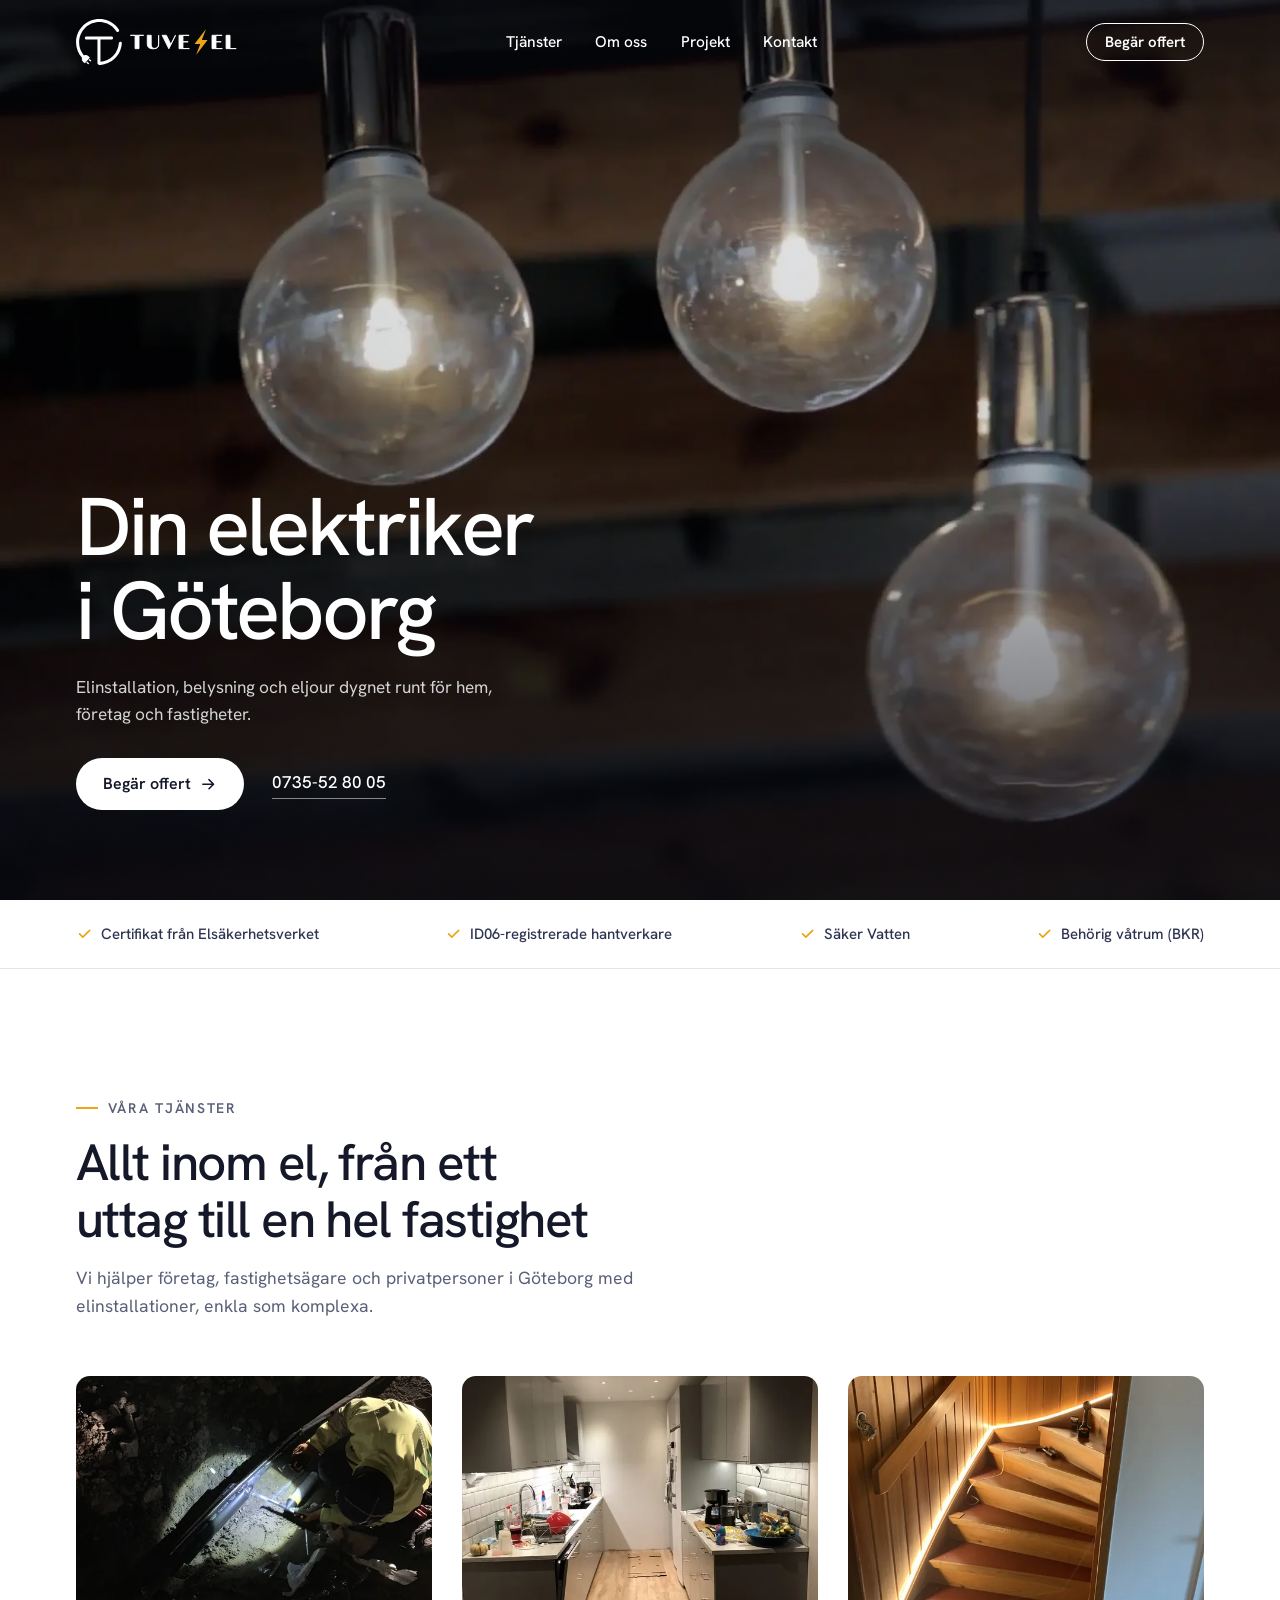
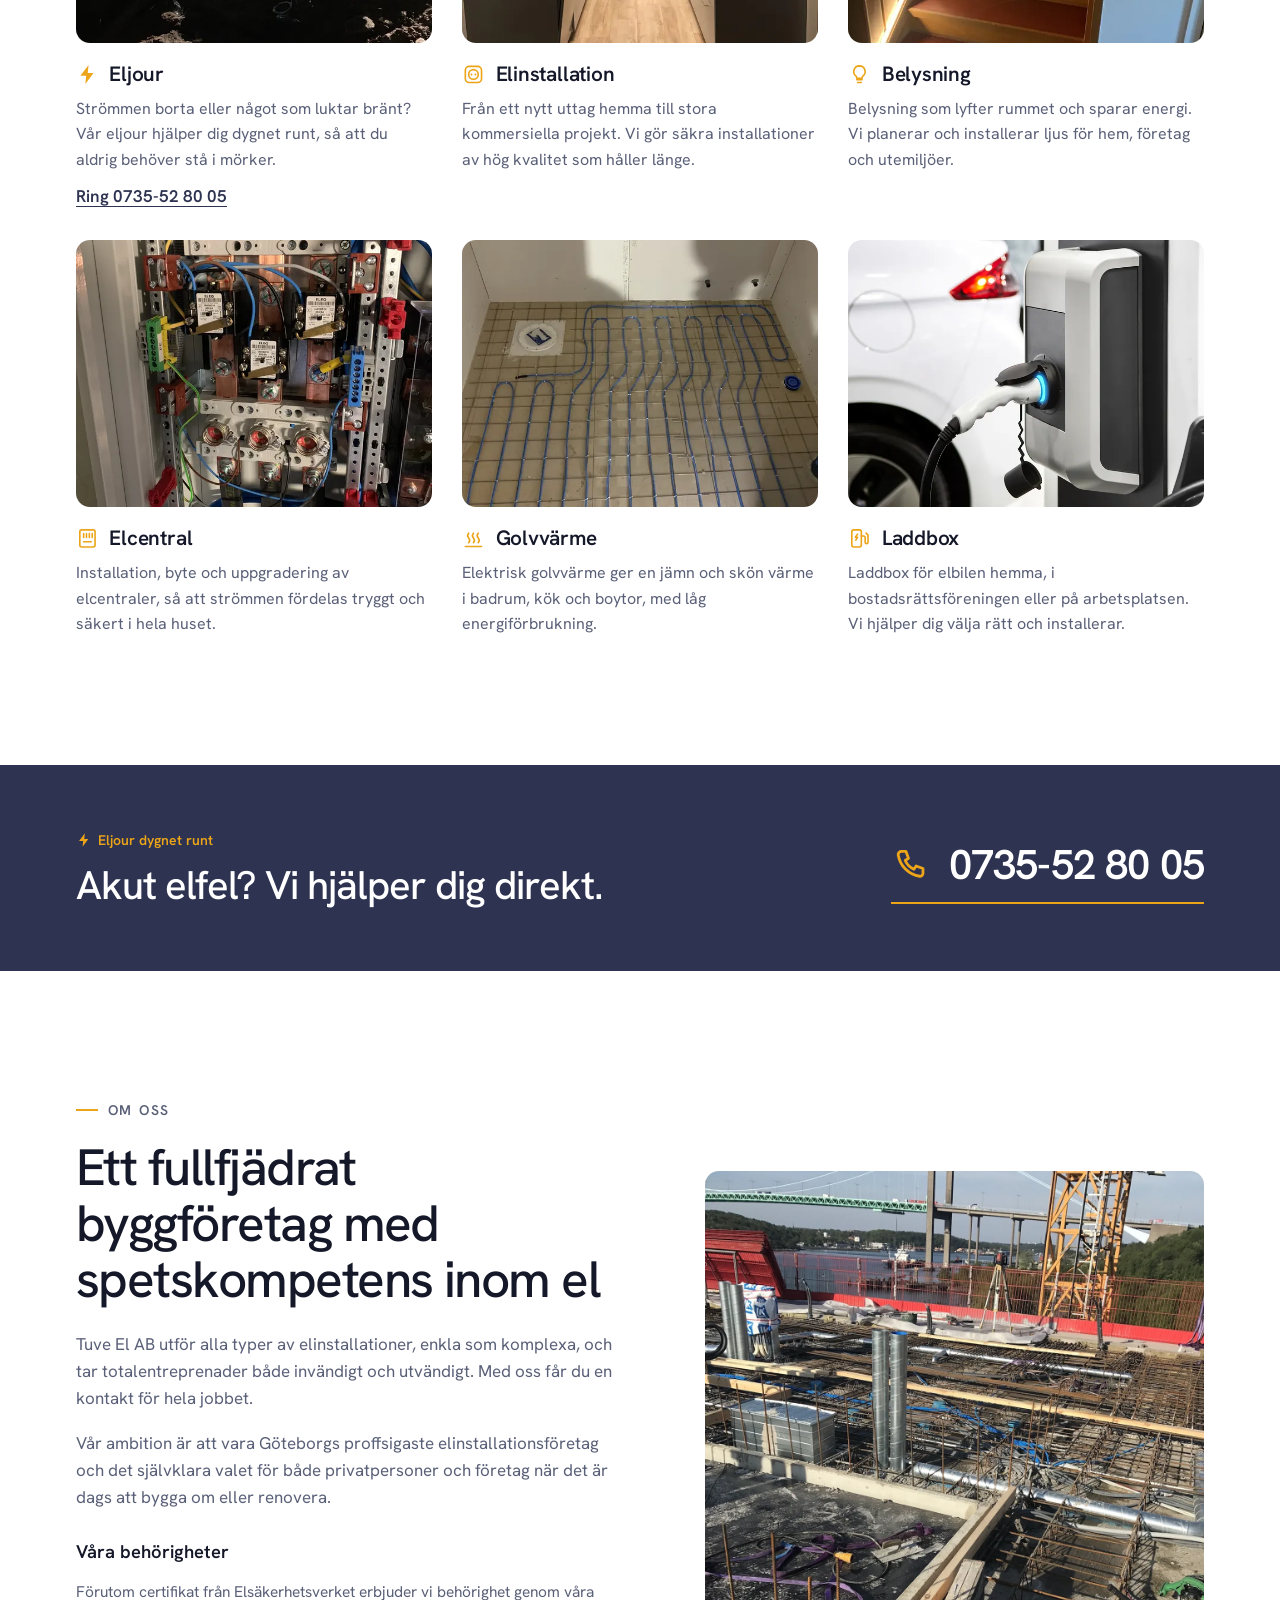
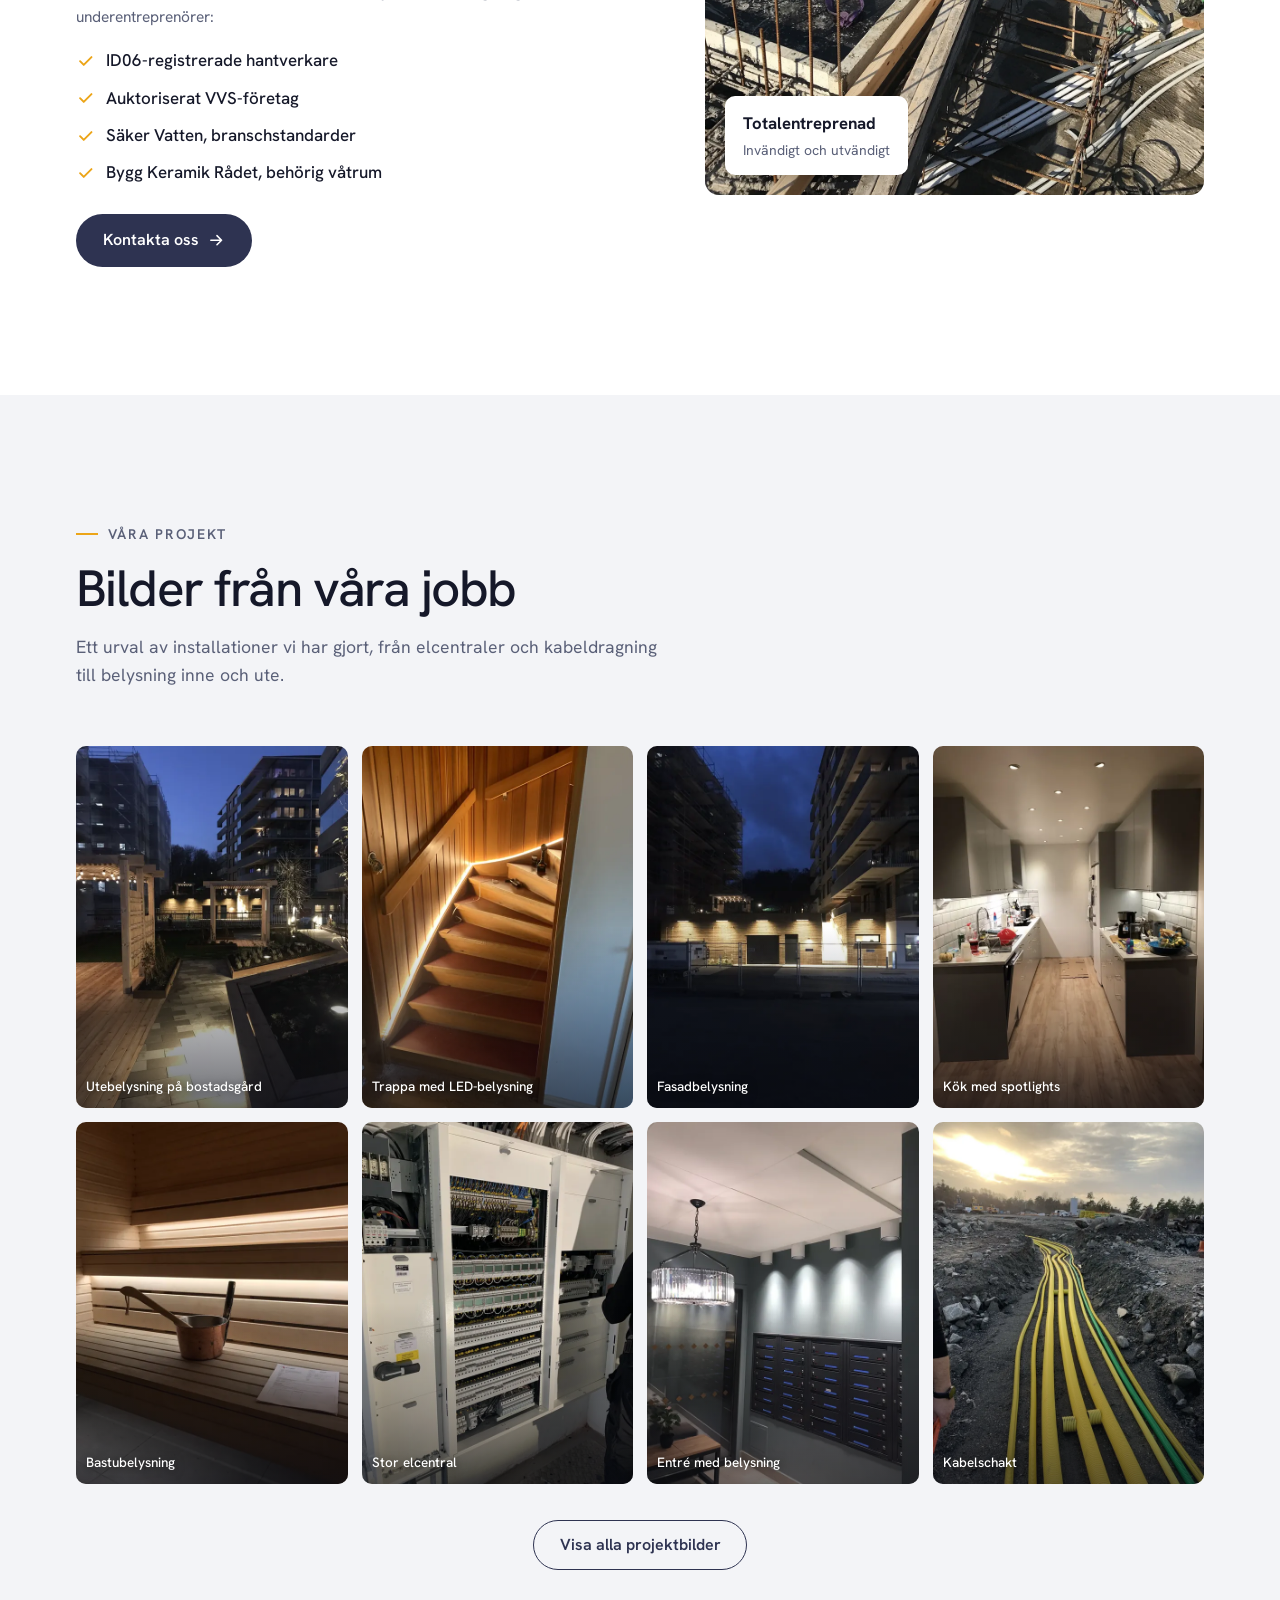
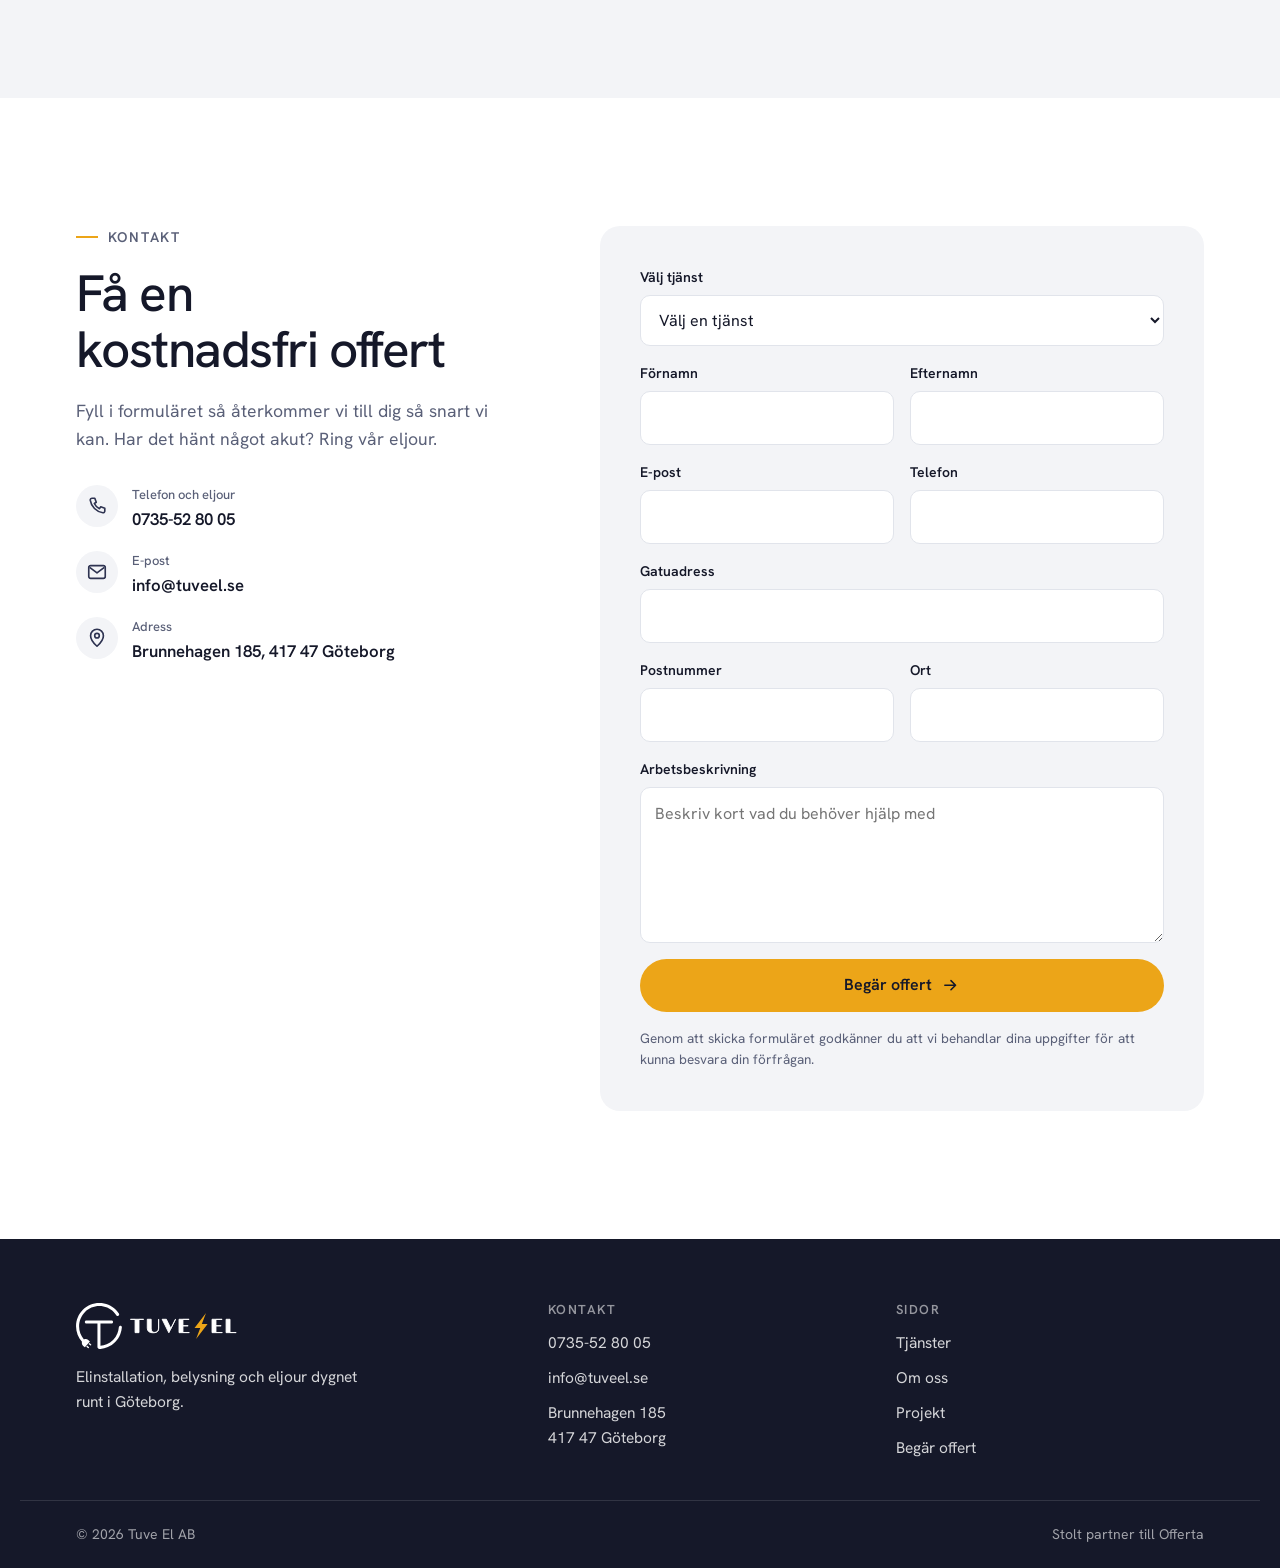
==== index.html @ c0dc06f3 "Bygg hemsidan och ta bort hero-förslagen - index.html, css/style.css, js/main.js: enkelsidig sajt me" ====
<!doctype html>
<html lang="sv">
<head>
<meta charset="utf-8">
<meta name="viewport" content="width=device-width, initial-scale=1, viewport-fit=cover">
<title>Tuve El AB – Elektriker i Göteborg | Elinstallation och eljour</title>
<meta name="description" content="Tuve El AB är din elektriker i Göteborg. Elinstallation, belysning, elcentraler, golvvärme, laddboxar och eljour dygnet runt för hem, företag och fastigheter. Begär en kostnadsfri offert.">
<link rel="canonical" href="https://tuveel.se/">
<meta property="og:type" content="website">
<meta property="og:locale" content="sv_SE">
<meta property="og:title" content="Tuve El AB – Din elektriker i Göteborg">
<meta property="og:description" content="Elinstallation, belysning och eljour dygnet runt för hem, företag och fastigheter.">
<meta property="og:url" content="https://tuveel.se/">
<meta property="og:image" content="https://tuveel.se/assets/img/og-bild.jpg">
<meta name="theme-color" content="#151829">
<link rel="icon" href="assets/brand/favicon-512.png">
<link rel="apple-touch-icon" href="assets/brand/favicon-512.png">
<link rel="preconnect" href="https://fonts.googleapis.com">
<link rel="preconnect" href="https://fonts.gstatic.com" crossorigin>
<link rel="stylesheet" href="https://fonts.googleapis.com/css2?family=Hanken+Grotesk:wght@400;500;600;700&display=swap">
<link rel="stylesheet" href="css/style.css">
<script type="application/ld+json">
{
  "@context": "https://schema.org",
  "@type": "Electrician",
  "name": "Tuve El AB",
  "url": "https://tuveel.se/",
  "logo": "https://tuveel.se/assets/brand/favicon-512.png",
  "image": "https://tuveel.se/assets/img/og-bild.jpg",
  "telephone": "+46735528005",
  "email": "info@tuveel.se",
  "address": { "@type": "PostalAddress", "streetAddress": "Brunnehagen 185", "postalCode": "417 47", "addressLocality": "Göteborg", "addressCountry": "SE" },
  "areaServed": "Göteborg",
  "openingHoursSpecification": { "@type": "OpeningHoursSpecification", "dayOfWeek": ["Monday","Tuesday","Wednesday","Thursday","Friday","Saturday","Sunday"], "opens": "00:00", "closes": "23:59", "description": "Eljour dygnet runt" }
}
</script>
</head>
<body>
<a class="skip" href="#innehall">Hoppa till innehållet</a>

<svg width="0" height="0" style="position:absolute" aria-hidden="true" focusable="false">
  <symbol id="i-bolt" viewBox="0 0 24 24"><path d="M13.2 2 4.6 13.4h6.1L9.8 22l8.6-11.6h-6.1z" fill="currentColor"/></symbol>
  <symbol id="i-arrow" viewBox="0 0 24 24"><path d="M5 12h14M13 6l6 6-6 6" fill="none" stroke="currentColor" stroke-width="2" stroke-linecap="round" stroke-linejoin="round"/></symbol>
  <symbol id="i-phone" viewBox="0 0 24 24"><path d="M6.6 3.5h3l1.6 4.4-2.1 1.4a11 11 0 0 0 5.6 5.6l1.4-2.1 4.4 1.6v3a2 2 0 0 1-2.1 2A16.5 16.5 0 0 1 4.6 5.6a2 2 0 0 1 2-2.1z" fill="none" stroke="currentColor" stroke-width="1.8" stroke-linejoin="round"/></symbol>
  <symbol id="i-mail" viewBox="0 0 24 24"><rect x="3" y="5" width="18" height="14" rx="2" fill="none" stroke="currentColor" stroke-width="1.8"/><path d="m4 7 8 6 8-6" fill="none" stroke="currentColor" stroke-width="1.8" stroke-linejoin="round"/></symbol>
  <symbol id="i-pin" viewBox="0 0 24 24"><path d="M12 21s-7-6.2-7-11.5a7 7 0 0 1 14 0C19 14.8 12 21 12 21z" fill="none" stroke="currentColor" stroke-width="1.8" stroke-linejoin="round"/><circle cx="12" cy="9.5" r="2.5" fill="none" stroke="currentColor" stroke-width="1.8"/></symbol>
  <symbol id="i-check" viewBox="0 0 24 24"><path d="M5 12.5 9.5 17 19 7.5" fill="none" stroke="currentColor" stroke-width="2.4" stroke-linecap="round" stroke-linejoin="round"/></symbol>
  <symbol id="i-menu" viewBox="0 0 24 24"><path d="M4 7h16M4 12h16M4 17h16" fill="none" stroke="currentColor" stroke-width="2" stroke-linecap="round"/></symbol>
  <symbol id="i-close" viewBox="0 0 24 24"><path d="M6 6l12 12M18 6 6 18" fill="none" stroke="currentColor" stroke-width="2" stroke-linecap="round"/></symbol>
  <symbol id="i-socket" viewBox="0 0 24 24"><rect x="3.5" y="3.5" width="17" height="17" rx="4" fill="none" stroke="currentColor" stroke-width="1.7"/><circle cx="12" cy="12" r="5" fill="none" stroke="currentColor" stroke-width="1.7"/><circle cx="9.9" cy="12" r="1" fill="currentColor"/><circle cx="14.1" cy="12" r="1" fill="currentColor"/></symbol>
  <symbol id="i-bulb" viewBox="0 0 24 24"><path d="M9.2 17.5h5.6M10 20.5h4M12 3a6 6 0 0 0-3.8 10.6c.7.6 1 1.4 1 2.4h5.6c0-1 .3-1.8 1-2.4A6 6 0 0 0 12 3z" fill="none" stroke="currentColor" stroke-width="1.7" stroke-linecap="round" stroke-linejoin="round"/></symbol>
  <symbol id="i-panel" viewBox="0 0 24 24"><rect x="4" y="3" width="16" height="18" rx="2" fill="none" stroke="currentColor" stroke-width="1.7"/><path d="M8 7v4M11 7v4M14 7v4M17 7v4M8 15.5h8" fill="none" stroke="currentColor" stroke-width="1.7" stroke-linecap="round"/></symbol>
  <symbol id="i-heat" viewBox="0 0 24 24"><path d="M3.5 20.5h17M7 16.5c1.4-1.6 1.4-3.4 0-5s-1.4-3.4 0-5M12 16.5c1.4-1.6 1.4-3.4 0-5s-1.4-3.4 0-5M17 16.5c1.4-1.6 1.4-3.4 0-5s-1.4-3.4 0-5" fill="none" stroke="currentColor" stroke-width="1.7" stroke-linecap="round"/></symbol>
  <symbol id="i-charger" viewBox="0 0 24 24"><rect x="4" y="3" width="10" height="18" rx="2" fill="none" stroke="currentColor" stroke-width="1.7"/><path d="m10 7.5-2.2 3.3H10l-1.8 3M14 9.5h2.2a1.8 1.8 0 0 1 1.8 1.8v4.7a1.5 1.5 0 0 0 3 0V8.5l-2-2" fill="none" stroke="currentColor" stroke-width="1.7" stroke-linecap="round" stroke-linejoin="round"/></symbol>
</svg>

<header class="site-header" id="top">
  <div class="wrap header-in">
    <a class="logo" href="#top" aria-label="Tuve El AB, till startsidan">
      <img class="logo-light" src="assets/brand/tuve-el-liggande-vit.svg" alt="Tuve El AB" width="174" height="50">
      <img class="logo-dark" src="assets/brand/tuve-el-liggande-navy.svg" alt="" width="174" height="50">
    </a>
    <nav class="nav" id="nav" aria-label="Huvudmeny">
      <a href="#tjanster">Tjänster</a>
      <a href="#om-oss">Om oss</a>
      <a href="#projekt">Projekt</a>
      <a href="#kontakt">Kontakt</a>
      <a class="nav-tel" href="tel:+46735528005"><svg class="ico"><use href="#i-phone"/></svg>0735-52 80 05</a>
      <a class="btn btn-amber nav-cta" href="#offert">Begär offert</a>
    </nav>
    <div class="header-end">
      <a class="btn btn-pill header-cta" href="#offert">Begär offert</a>
      <button class="menu-btn" id="menu-btn" type="button" aria-controls="nav" aria-expanded="false" aria-label="Öppna meny">
        <svg class="ico-open"><use href="#i-menu"/></svg><svg class="ico-close"><use href="#i-close"/></svg>
      </button>
    </div>
  </div>
</header>

<main id="innehall">

  <!-- HERO -->
  <section class="hero" aria-label="Tuve El AB">
    <div class="hero-media" aria-hidden="true">
      <picture>
        <source media="(max-width: 700px)" srcset="assets/video/hero-poster-mobil.webp">
        <img src="assets/video/hero-poster.webp" alt="">
      </picture>
      <video class="hero-video" id="hero-video" muted loop playsinline preload="auto"
        data-src-desktop="assets/video/hero-1080.mp4" data-src-mobile="assets/video/hero-mobil.mp4"></video>
    </div>
    <div class="wrap hero-in">
      <h1>Din elektriker i Göteborg</h1>
      <p class="hero-lead">Elinstallation, belysning och eljour dygnet runt för hem, företag och fastigheter.</p>
      <div class="hero-cta">
        <a class="btn btn-white" href="#offert">Begär offert <svg class="ico"><use href="#i-arrow"/></svg></a>
        <a class="hero-tel" href="tel:+46735528005">0735-52 80 05</a>
      </div>
    </div>
    <button class="video-toggle" id="video-toggle" type="button" aria-label="Pausa video" hidden>
      <svg viewBox="0 0 14 14" aria-hidden="true"><path id="video-toggle-ico" d="M3 2h3v10H3zM8 2h3v10H8z" fill="currentColor"/></svg>
    </button>
  </section>

  <!-- BEHÖRIGHETER -->
  <section class="trust" aria-label="Behörigheter">
    <ul class="wrap trust-in">
      <li><svg class="ico"><use href="#i-check"/></svg>Certifikat från Elsäkerhetsverket</li>
      <li><svg class="ico"><use href="#i-check"/></svg>ID06-registrerade hantverkare</li>
      <li><svg class="ico"><use href="#i-check"/></svg>Säker Vatten</li>
      <li><svg class="ico"><use href="#i-check"/></svg>Behörig våtrum (BKR)</li>
    </ul>
  </section>

  <!-- TJÄNSTER -->
  <section class="section" id="tjanster" aria-labelledby="tjanster-rubrik">
    <div class="wrap">
      <div class="section-head">
        <p class="eyebrow">Våra tjänster</p>
        <h2 id="tjanster-rubrik">Allt inom el, från ett uttag till en hel fastighet</h2>
        <p class="section-lead">Vi hjälper företag, fastighetsägare och privatpersoner i Göteborg med elinstallationer, enkla som komplexa.</p>
      </div>
      <div class="services">
        <article class="service">
          <div class="service-img"><img src="assets/img/projekt/markarbete-natt-800.webp" alt="Elektriker arbetar i mörkret med pannlampa" loading="lazy" width="600" height="800"></div>
          <div class="service-body">
            <h3><svg class="ico"><use href="#i-bolt"/></svg>Eljour</h3>
            <p>Strömmen borta eller något som luktar bränt? Vår eljour hjälper dig dygnet runt, så att du aldrig behöver stå i mörker.</p>
            <a class="service-link" href="tel:+46735528005">Ring 0735-52 80 05</a>
          </div>
        </article>
        <article class="service">
          <div class="service-img"><img src="assets/img/projekt/kok-spotlights-800.webp" alt="Nyrenoverat kök med infällda spotlights" loading="lazy" width="600" height="800"></div>
          <div class="service-body">
            <h3><svg class="ico"><use href="#i-socket"/></svg>Elinstallation</h3>
            <p>Från ett nytt uttag hemma till stora kommersiella projekt. Vi gör säkra installationer av hög kvalitet som håller länge.</p>
          </div>
        </article>
        <article class="service">
          <div class="service-img"><img src="assets/img/projekt/trappa-led-belysning-800.webp" alt="Trappa med LED-list längs stegen" loading="lazy" width="600" height="800"></div>
          <div class="service-body">
            <h3><svg class="ico"><use href="#i-bulb"/></svg>Belysning</h3>
            <p>Belysning som lyfter rummet och sparar energi. Vi planerar och installerar ljus för hem, företag och utemiljöer.</p>
          </div>
        </article>
        <article class="service">
          <div class="service-img"><img src="assets/img/projekt/kopparskenor-central-800.webp" alt="Elcentral med kopparskenor och kablage" loading="lazy" width="600" height="800"></div>
          <div class="service-body">
            <h3><svg class="ico"><use href="#i-panel"/></svg>Elcentral</h3>
            <p>Installation, byte och uppgradering av elcentraler, så att strömmen fördelas tryggt och säkert i hela huset.</p>
          </div>
        </article>
        <article class="service">
          <div class="service-img"><img src="assets/img/projekt/golvvarme-lagenhet-800.webp" alt="Golvvärmeslingor utlagda i en lägenhet" loading="lazy" width="600" height="800"></div>
          <div class="service-body">
            <h3><svg class="ico"><use href="#i-heat"/></svg>Golvvärme</h3>
            <p>Elektrisk golvvärme ger en jämn och skön värme i badrum, kök och boytor, med låg energiförbrukning.</p>
          </div>
        </article>
        <article class="service">
          <div class="service-img"><img src="assets/img/tjanster/laddbox-800.webp" alt="Elbil som laddas vid en väggmonterad laddbox" loading="lazy" width="800" height="510"></div>
          <div class="service-body">
            <h3><svg class="ico"><use href="#i-charger"/></svg>Laddbox</h3>
            <p>Laddbox för elbilen hemma, i bostadsrättsföreningen eller på arbetsplatsen. Vi hjälper dig välja rätt och installerar.</p>
          </div>
        </article>
      </div>
    </div>
  </section>

  <!-- ELJOUR -->
  <section class="jour" aria-label="Eljour">
    <div class="wrap jour-in">
      <div class="jour-text">
        <span class="jour-badge"><svg class="ico"><use href="#i-bolt"/></svg>Eljour dygnet runt</span>
        <h2>Akut elfel? Vi hjälper dig direkt.</h2>
      </div>
      <a class="jour-tel" href="tel:+46735528005"><svg class="ico"><use href="#i-phone"/></svg>0735-52 80 05</a>
    </div>
  </section>

  <!-- OM OSS -->
  <section class="section" id="om-oss" aria-labelledby="om-rubrik">
    <div class="wrap about">
      <div class="about-text">
        <p class="eyebrow">Om oss</p>
        <h2 id="om-rubrik">Ett fullfjädrat byggföretag med spetskompetens inom el</h2>
        <p>Tuve El AB utför alla typer av elinstallationer, enkla som komplexa, och tar totalentreprenader både invändigt och utvändigt. Med oss får du en kontakt för hela jobbet.</p>
        <p>Vår ambition är att vara Göteborgs proffsigaste elinstallationsföretag och det självklara valet för både privatpersoner och företag när det är dags att bygga om eller renovera.</p>
        <h3 class="about-sub">Våra behörigheter</h3>
        <p class="about-note">Förutom certifikat från Elsäkerhetsverket erbjuder vi behörighet genom våra underentreprenörer:</p>
        <ul class="checks">
          <li><svg class="ico"><use href="#i-check"/></svg>ID06-registrerade hantverkare</li>
          <li><svg class="ico"><use href="#i-check"/></svg>Auktoriserat VVS-företag</li>
          <li><svg class="ico"><use href="#i-check"/></svg>Säker Vatten, branschstandarder</li>
          <li><svg class="ico"><use href="#i-check"/></svg>Bygg Keramik Rådet, behörig våtrum</li>
        </ul>
        <a class="btn btn-navy" href="#offert">Kontakta oss <svg class="ico"><use href="#i-arrow"/></svg></a>
      </div>
      <figure class="about-media">
        <img src="assets/img/projekt/byggplats-alvsborgsbron-1600.webp" alt="Byggarbetsplats med armering, kran och Älvsborgsbron i bakgrunden" loading="lazy" width="1200" height="1600">
        <figcaption><strong>Totalentreprenad</strong><span>Invändigt och utvändigt</span></figcaption>
      </figure>
    </div>
  </section>

  <!-- PROJEKT -->
  <section class="section section-paper" id="projekt" aria-labelledby="projekt-rubrik">
    <div class="wrap">
      <div class="section-head">
        <p class="eyebrow">Våra projekt</p>
        <h2 id="projekt-rubrik">Bilder från våra jobb</h2>
        <p class="section-lead">Ett urval av installationer vi har gjort, från elcentraler och kabeldragning till belysning inne och ute.</p>
      </div>
      <ul class="gallery" id="gallery">
        <li><a href="assets/img/projekt/bostadsgard-belysning-kvall-1600.webp" data-caption="Utebelysning på bostadsgård"><img src="assets/img/projekt/bostadsgard-belysning-kvall-800.webp" alt="Utebelysning på bostadsgård" loading="lazy" width="600" height="800"><span>Utebelysning på bostadsgård</span></a></li>
        <li><a href="assets/img/projekt/trappa-led-belysning-1600.webp" data-caption="Trappa med LED-belysning"><img src="assets/img/projekt/trappa-led-belysning-800.webp" alt="Trappa med LED-belysning" loading="lazy" width="600" height="800"><span>Trappa med LED-belysning</span></a></li>
        <li><a href="assets/img/projekt/fasadbelysning-kvall-1600.webp" data-caption="Fasadbelysning"><img src="assets/img/projekt/fasadbelysning-kvall-800.webp" alt="Fasadbelysning" loading="lazy" width="600" height="800"><span>Fasadbelysning</span></a></li>
        <li><a href="assets/img/projekt/kok-spotlights-1600.webp" data-caption="Kök med spotlights"><img src="assets/img/projekt/kok-spotlights-800.webp" alt="Kök med spotlights" loading="lazy" width="600" height="800"><span>Kök med spotlights</span></a></li>
        <li><a href="assets/img/projekt/bastu-belysning-1600.webp" data-caption="Bastubelysning"><img src="assets/img/projekt/bastu-belysning-800.webp" alt="Bastubelysning" loading="lazy" width="600" height="800"><span>Bastubelysning</span></a></li>
        <li><a href="assets/img/projekt/stor-elcentral-1600.webp" data-caption="Stor elcentral"><img src="assets/img/projekt/stor-elcentral-800.webp" alt="Stor elcentral" loading="lazy" width="600" height="800"><span>Stor elcentral</span></a></li>
        <li><a href="assets/img/projekt/entre-belysning-postboxar-1600.webp" data-caption="Entré med belysning"><img src="assets/img/projekt/entre-belysning-postboxar-800.webp" alt="Entré med belysning" loading="lazy" width="600" height="800"><span>Entré med belysning</span></a></li>
        <li><a href="assets/img/projekt/kabelschakt-solnedgang-1600.webp" data-caption="Kabelschakt"><img src="assets/img/projekt/kabelschakt-solnedgang-800.webp" alt="Kabelschakt" loading="lazy" width="600" height="800"><span>Kabelschakt</span></a></li>
        <li class="more"><a href="assets/img/projekt/golvvarme-lagenhet-1600.webp" data-caption="Golvvärme i lägenhet"><img src="assets/img/projekt/golvvarme-lagenhet-800.webp" alt="Golvvärme i lägenhet" loading="lazy" width="600" height="800"><span>Golvvärme i lägenhet</span></a></li>
        <li class="more"><a href="assets/img/projekt/kontor-belysning-1600.webp" data-caption="Kontorsbelysning"><img src="assets/img/projekt/kontor-belysning-800.webp" alt="Kontorsbelysning" loading="lazy" width="600" height="800"><span>Kontorsbelysning</span></a></li>
        <li class="more"><a href="assets/img/projekt/kopparskenor-central-1600.webp" data-caption="Elcentral med kopparskenor"><img src="assets/img/projekt/kopparskenor-central-800.webp" alt="Elcentral med kopparskenor" loading="lazy" width="600" height="800"><span>Elcentral med kopparskenor</span></a></li>
        <li class="more"><a href="assets/img/projekt/byggplats-alvsborgsbron-1600.webp" data-caption="Nybygge i Göteborg"><img src="assets/img/projekt/byggplats-alvsborgsbron-800.webp" alt="Nybygge i Göteborg" loading="lazy" width="600" height="800"><span>Nybygge i Göteborg</span></a></li>
        <li class="more"><a href="assets/img/projekt/lagenhet-spotlights-1600.webp" data-caption="Lägenhet med spotlights"><img src="assets/img/projekt/lagenhet-spotlights-800.webp" alt="Lägenhet med spotlights" loading="lazy" width="600" height="800"><span>Lägenhet med spotlights</span></a></li>
        <li class="more"><a href="assets/img/projekt/elrum-kabelstegar-1600.webp" data-caption="Elrum med kabelstegar"><img src="assets/img/projekt/elrum-kabelstegar-800.webp" alt="Elrum med kabelstegar" loading="lazy" width="600" height="800"><span>Elrum med kabelstegar</span></a></li>
        <li class="more"><a href="assets/img/projekt/matarskap-utomhus-1600.webp" data-caption="Mätarskåp utomhus"><img src="assets/img/projekt/matarskap-utomhus-800.webp" alt="Mätarskåp utomhus" loading="lazy" width="600" height="800"><span>Mätarskåp utomhus</span></a></li>
        <li class="more"><a href="assets/img/projekt/styrsystem-kretskort-1600.webp" data-caption="Styrsystem"><img src="assets/img/projekt/styrsystem-kretskort-800.webp" alt="Styrsystem" loading="lazy" width="600" height="800"><span>Styrsystem</span></a></li>
        <li class="more"><a href="assets/img/projekt/markarbete-natt-1600.webp" data-caption="Markarbete på kvällen"><img src="assets/img/projekt/markarbete-natt-800.webp" alt="Markarbete på kvällen" loading="lazy" width="600" height="800"><span>Markarbete på kvällen</span></a></li>
        <li class="more"><a href="assets/img/projekt/elcentraler-byggskede-1600.webp" data-caption="Elcentraler i byggskede"><img src="assets/img/projekt/elcentraler-byggskede-800.webp" alt="Elcentraler i byggskede" loading="lazy" width="600" height="800"><span>Elcentraler i byggskede</span></a></li>
        <li class="more"><a href="assets/img/projekt/kabeldragning-matarskap-1600.webp" data-caption="Kabeldragning till mätarskåp"><img src="assets/img/projekt/kabeldragning-matarskap-800.webp" alt="Kabeldragning till mätarskåp" loading="lazy" width="600" height="800"><span>Kabeldragning till mätarskåp</span></a></li>
        <li class="more"><a href="assets/img/projekt/teknikrum-central-1600.webp" data-caption="Teknikrum"><img src="assets/img/projekt/teknikrum-central-800.webp" alt="Teknikrum" loading="lazy" width="600" height="800"><span>Teknikrum</span></a></li>
        <li class="more"><a href="assets/img/projekt/kabelstege-fordelning-1600.webp" data-caption="Kabelstege"><img src="assets/img/projekt/kabelstege-fordelning-800.webp" alt="Kabelstege" loading="lazy" width="600" height="800"><span>Kabelstege</span></a></li>
        <li class="more"><a href="assets/img/projekt/apparatskap-1600.webp" data-caption="Apparatskåp"><img src="assets/img/projekt/apparatskap-800.webp" alt="Apparatskåp" loading="lazy" width="450" height="800"><span>Apparatskåp</span></a></li>
        <li class="more"><a href="assets/img/projekt/ror-i-betongvagg-1600.webp" data-caption="Rör i betongvägg"><img src="assets/img/projekt/ror-i-betongvagg-800.webp" alt="Rör i betongvägg" loading="lazy" width="600" height="800"><span>Rör i betongvägg</span></a></li>
        <li class="more"><a href="assets/img/projekt/renovering-takuttag-1600.webp" data-caption="Renovering"><img src="assets/img/projekt/renovering-takuttag-800.webp" alt="Renovering" loading="lazy" width="600" height="800"><span>Renovering</span></a></li>
        <li class="more"><a href="assets/img/projekt/styrlada-led-1600.webp" data-caption="Styrlåda"><img src="assets/img/projekt/styrlada-led-800.webp" alt="Styrlåda" loading="lazy" width="600" height="800"><span>Styrlåda</span></a></li>
        <li class="more"><a href="assets/img/projekt/kabelskarv-schakt-1600.webp" data-caption="Kabelskarv i schakt"><img src="assets/img/projekt/kabelskarv-schakt-800.webp" alt="Kabelskarv i schakt" loading="lazy" width="600" height="800"><span>Kabelskarv i schakt</span></a></li>
      </ul>
      <div class="gallery-more">
        <button class="btn btn-outline" id="gallery-more" type="button" aria-controls="gallery" aria-expanded="false">Visa alla projektbilder</button>
      </div>
    </div>
  </section>

  <!-- OFFERT / KONTAKT -->
  <section class="section" id="kontakt" aria-labelledby="offert-rubrik">
    <div class="wrap contact" id="offert">
      <div class="contact-info">
        <p class="eyebrow">Kontakt</p>
        <h2 id="offert-rubrik">Få en kostnadsfri offert</h2>
        <p class="section-lead">Fyll i formuläret så återkommer vi till dig så snart vi kan. Har det hänt något akut? Ring vår eljour.</p>
        <ul class="contact-list">
          <li><svg class="ico"><use href="#i-phone"/></svg><div><small>Telefon och eljour</small><a href="tel:+46735528005">0735-52 80 05</a></div></li>
          <li><svg class="ico"><use href="#i-mail"/></svg><div><small>E-post</small><a href="mailto:info@tuveel.se">info@tuveel.se</a></div></li>
          <li><svg class="ico"><use href="#i-pin"/></svg><div><small>Adress</small><a href="https://www.google.com/maps/search/?api=1&amp;query=Brunnehagen+185%2C+417+47+G%C3%B6teborg" target="_blank" rel="noopener">Brunnehagen 185, 417 47 Göteborg</a></div></li>
        </ul>
      </div>

      <!-- Sätt data-endpoint till en formulärtjänst (t.ex. Formspree) för att skicka direkt. Tomt = öppnar e-postprogrammet. -->
      <form class="form" id="offert-form" data-endpoint="" data-mailto="info@tuveel.se" novalidate>
        <div class="field">
          <label for="f-tjanst">Välj tjänst</label>
          <select id="f-tjanst" name="tjanst" required>
            <option value="" disabled selected>Välj en tjänst</option>
            <option>Eljour</option><option>Elinstallation</option><option>Belysning</option><option>Elcentral</option><option>Golvvärme</option><option>Laddbox</option><option>Annat</option>
          </select>
        </div>
        <div class="row">
          <div class="field"><label for="f-fornamn">Förnamn</label><input id="f-fornamn" name="fornamn" autocomplete="given-name" required></div>
          <div class="field"><label for="f-efternamn">Efternamn</label><input id="f-efternamn" name="efternamn" autocomplete="family-name" required></div>
        </div>
        <div class="row">
          <div class="field"><label for="f-epost">E-post</label><input id="f-epost" name="epost" type="email" autocomplete="email" required></div>
          <div class="field"><label for="f-telefon">Telefon</label><input id="f-telefon" name="telefon" type="tel" autocomplete="tel" required></div>
        </div>
        <div class="field"><label for="f-adress">Gatuadress</label><input id="f-adress" name="adress" autocomplete="street-address" required></div>
        <div class="row">
          <div class="field"><label for="f-postnr">Postnummer</label><input id="f-postnr" name="postnummer" inputmode="numeric" autocomplete="postal-code" pattern="[0-9 ]{5,6}" required></div>
          <div class="field"><label for="f-ort">Ort</label><input id="f-ort" name="ort" autocomplete="address-level2" required></div>
        </div>
        <div class="field"><label for="f-beskrivning">Arbetsbeskrivning</label><textarea id="f-beskrivning" name="beskrivning" rows="5" placeholder="Beskriv kort vad du behöver hjälp med" required></textarea></div>
        <div class="field" id="f-fil-falt"><label for="f-fil">Bifoga fil <span class="opt">(valfritt)</span></label><input id="f-fil" name="fil" type="file" accept="image/*,.pdf"></div>
        <button class="btn btn-amber btn-block" type="submit">Begär offert <svg class="ico"><use href="#i-arrow"/></svg></button>
        <p class="form-fine">Genom att skicka formuläret godkänner du att vi behandlar dina uppgifter för att kunna besvara din förfrågan.</p>
        <p class="form-status" id="form-status" role="status" hidden></p>
      </form>
    </div>
  </section>

</main>

<footer class="footer">
  <div class="wrap footer-in">
    <div class="footer-brand">
      <img src="assets/brand/tuve-el-liggande-vit.svg" alt="Tuve El AB" width="174" height="50" loading="lazy">
      <p>Elinstallation, belysning och eljour dygnet runt i Göteborg.</p>
    </div>
    <div class="footer-col">
      <h2>Kontakt</h2>
      <a href="tel:+46735528005">0735-52 80 05</a>
      <a href="mailto:info@tuveel.se">info@tuveel.se</a>
      <span>Brunnehagen 185<br>417 47 Göteborg</span>
    </div>
    <div class="footer-col">
      <h2>Sidor</h2>
      <a href="#tjanster">Tjänster</a>
      <a href="#om-oss">Om oss</a>
      <a href="#projekt">Projekt</a>
      <a href="#offert">Begär offert</a>
    </div>
  </div>
  <div class="wrap footer-bottom">
    <span>© <span id="year">2026</span> Tuve El AB</span>
    <span>Stolt partner till <a href="https://offerta.se/" target="_blank" rel="noopener">Offerta</a></span>
  </div>
</footer>

<dialog class="lightbox" id="lightbox" aria-label="Projektbild">
  <button class="lb-btn lb-close" type="button" data-lb="close" aria-label="Stäng"><svg><use href="#i-close"/></svg></button>
  <button class="lb-btn lb-prev" type="button" data-lb="prev" aria-label="Föregående bild"><svg><use href="#i-arrow"/></svg></button>
  <figure>
    <img id="lb-img" src="data:," alt="">
    <figcaption id="lb-cap"></figcaption>
  </figure>
  <button class="lb-btn lb-next" type="button" data-lb="next" aria-label="Nästa bild"><svg><use href="#i-arrow"/></svg></button>
</dialog>

<script src="js/main.js" defer></script>
</body>
</html>
---- css/style.css ----
/* Tuve El AB
   Layout: helskärmsvideo i heron, sedan vita och ljusgrå sektioner i en centrerad spalt på max 1240 px. */
:root {
  --navy: #2E3351;      /* logotypens marinblå */
  --ink: #151829;       /* mörka ytor och brödtext */
  --amber: #ECA518;     /* blixten i logotypen */
  --amber-hot: #F6B935;
  --paper: #F3F4F7;     /* ljusgrå sektioner */
  --line: #E1E4EB;
  --slate: #5A6078;     /* sekundär text */
  --white: #FFFFFF;
  --on-dark: rgba(255, 255, 255, .82);

  --font: "Hanken Grotesk", system-ui, -apple-system, "Segoe UI", Roboto, sans-serif;
  --radius: 14px;
  --header-h: 84px;
  --gutter-l: max(clamp(20px, 5vw, 56px), env(safe-area-inset-left, 0px));
  --gutter-r: max(clamp(20px, 5vw, 56px), env(safe-area-inset-right, 0px));
  color-scheme: light;
}

*, *::before, *::after { box-sizing: border-box; }
html { -webkit-text-size-adjust: 100%; scroll-behavior: smooth; scroll-padding-top: calc(var(--header-h) - 8px); }
body { margin: 0; background: var(--white); color: var(--ink); font-family: var(--font); font-size: 17px; line-height: 1.6; -webkit-font-smoothing: antialiased; }
[hidden] { display: none !important; }
img { max-width: 100%; height: auto; display: block; }
a { color: inherit; }
h1, h2, h3 { line-height: 1.1; text-wrap: balance; margin: 0; }
p { margin: 0; }
:focus-visible { outline: 3px solid var(--amber); outline-offset: 3px; }
.wrap { width: 100%; max-width: 1240px; margin-inline: auto; padding-left: var(--gutter-l); padding-right: var(--gutter-r); }
.ico { width: 1.15em; height: 1.15em; flex: none; }
.skip { position: absolute; left: 12px; top: -60px; z-index: 100; background: var(--white); color: var(--ink); padding: 10px 14px; border-radius: 8px; font-weight: 600; }
.skip:focus { top: 12px; }

/* ---------- Knappar ---------- */
.btn { display: inline-flex; align-items: center; justify-content: center; gap: .55em; font: inherit; font-weight: 600; font-size: 16px; line-height: 1; text-decoration: none; padding: 1em 1.6em; border-radius: 999px; border: 1.5px solid transparent; cursor: pointer; transition: background-color .2s, color .2s, border-color .2s; }
.btn-white { background: var(--white); color: var(--ink); }
.btn-white:hover { background: var(--amber); }
.btn-amber { background: var(--amber); color: var(--ink); }
.btn-amber:hover { background: var(--amber-hot); }
.btn-navy { background: var(--navy); color: var(--white); }
.btn-navy:hover { background: var(--ink); }
.btn-outline { background: transparent; color: var(--navy); border-color: var(--navy); }
.btn-outline:hover { background: var(--navy); color: var(--white); }
.btn-block { width: 100%; }

/* ---------- Sidhuvud ---------- */
.site-header { position: fixed; z-index: 50; inset: 0 0 auto; padding-top: env(safe-area-inset-top, 0px); color: var(--white); transition: background-color .3s, color .3s, box-shadow .3s; }
.site-header.solid, .nav-open .site-header { background: var(--white); color: var(--ink); box-shadow: 0 1px 0 var(--line); }
.header-in { height: var(--header-h); display: flex; align-items: center; justify-content: space-between; gap: 24px; }
.logo { position: relative; display: block; flex: none; }
.logo img { height: 46px; width: auto; transition: opacity .3s; }
.logo .logo-dark { position: absolute; inset: 0; opacity: 0; }
.solid .logo .logo-light, .nav-open .logo .logo-light { opacity: 0; }
.solid .logo .logo-dark, .nav-open .logo .logo-dark { opacity: 1; }
.nav { display: flex; align-items: center; gap: clamp(20px, 2.6vw, 36px); font-size: 15.5px; font-weight: 500; }
.nav a { text-decoration: none; }
.nav a:hover { text-decoration: underline; text-underline-offset: 6px; text-decoration-thickness: 1px; }
.nav-tel, .nav-cta { display: none; }
.header-end { display: flex; align-items: center; gap: 10px; }
.btn-pill { padding: .7em 1.2em; font-size: 15px; background: transparent; color: inherit; border-color: currentColor; }
.btn-pill:hover { background: var(--white); color: var(--ink); border-color: var(--white); }
.solid .btn-pill { background: var(--navy); color: var(--white); border-color: var(--navy); }
.solid .btn-pill:hover { background: var(--ink); border-color: var(--ink); }
.menu-btn { display: none; width: 46px; height: 46px; border-radius: 50%; border: 1.5px solid currentColor; background: transparent; color: inherit; align-items: center; justify-content: center; cursor: pointer; }
.menu-btn svg { width: 20px; height: 20px; }
.menu-btn .ico-close { display: none; }
.nav-open .menu-btn .ico-open { display: none; }
.nav-open .menu-btn .ico-close { display: block; }

@media (max-width: 900px) {
  :root { --header-h: 72px; }
  .logo img { height: 40px; }
  .menu-btn { display: inline-flex; }
  .header-cta { display: none; }
  .nav { position: fixed; inset: calc(var(--header-h) + env(safe-area-inset-top, 0px)) 0 0; background: var(--white); color: var(--ink); flex-direction: column; align-items: stretch; gap: 0; padding: 12px var(--gutter-r) 32px var(--gutter-l); font-size: 22px; font-weight: 600; transform: translateY(-8px); opacity: 0; visibility: hidden; transition: opacity .2s, transform .2s, visibility .2s; overflow-y: auto; }
  .nav a { padding: 16px 0; border-bottom: 1px solid var(--line); }
  .nav-tel { display: flex; align-items: center; gap: .5em; color: var(--navy); border-bottom: 0 !important; margin-top: 12px; }
  .nav .nav-cta { display: inline-flex; margin-top: 20px; padding: 18px; border-bottom: 0; font-size: 17px; }
  .nav .nav-cta:hover { text-decoration: none; }
  .nav-open .nav { opacity: 1; transform: none; visibility: visible; }
  .nav-open { overflow: hidden; }
}

/* ---------- Hero ---------- */
.hero { position: relative; isolation: isolate; overflow: hidden; min-height: max(620px, 100svh); display: grid; align-items: end; color: var(--white); background: var(--ink); }
.hero-media { position: absolute; inset: 0; z-index: -1; }
.hero-media img, .hero-video { position: absolute; inset: 0; width: 100%; height: 100%; object-fit: cover; }
.hero-video { opacity: 0; transition: opacity .8s; }
.hero-video.on { opacity: 1; }
.hero-media::after { content: ""; position: absolute; inset: 0; background: linear-gradient(180deg, rgba(10, 12, 20, .5) 0%, rgba(10, 12, 20, .12) 24%, rgba(10, 12, 20, .18) 52%, rgba(10, 12, 20, .74) 100%); }
.hero-in { padding-top: calc(var(--header-h) + 40px); padding-bottom: clamp(56px, 10vh, 104px); display: grid; gap: 22px; justify-items: start; }
.hero h1 { font-weight: 500; font-size: clamp(2.7rem, 6.4vw, 5.6rem); line-height: 1.02; letter-spacing: -.035em; max-width: 13ch; }
.hero-lead { max-width: 44ch; font-size: clamp(1.05rem, 1.35vw, 1.22rem); line-height: 1.55; color: var(--on-dark); }
.hero-cta { display: flex; flex-wrap: wrap; align-items: center; gap: 14px 28px; margin-top: 8px; }
.hero-tel { text-decoration: none; font-weight: 500; font-variant-numeric: tabular-nums; border-bottom: 1px solid rgba(255, 255, 255, .5); padding-bottom: 2px; }
.hero-tel:hover { border-color: var(--white); }
.video-toggle { position: absolute; right: var(--gutter-r); bottom: 28px; width: 42px; height: 42px; border-radius: 50%; border: 1px solid rgba(255, 255, 255, .55); background: rgba(10, 12, 20, .3); color: var(--white); display: grid; place-items: center; cursor: pointer; }
.video-toggle svg { width: 14px; height: 14px; }
@media (max-width: 640px) {
  .hero-media::after { background: linear-gradient(180deg, rgba(10, 12, 20, .5) 0%, rgba(10, 12, 20, .08) 26%, rgba(10, 12, 20, .3) 50%, rgba(10, 12, 20, .85) 100%); }
  .hero-cta { flex-direction: column; align-items: flex-start; }
  .video-toggle { bottom: 20px; }
}

/* ---------- Behörigheter ---------- */
.trust { border-bottom: 1px solid var(--line); }
.trust-in { list-style: none; margin-block: 0; padding-block: 22px; display: flex; flex-wrap: wrap; justify-content: space-between; gap: 12px 28px; font-size: 15px; font-weight: 500; color: var(--navy); }
.trust li { display: inline-flex; align-items: center; gap: .5em; }
.trust .ico { color: var(--amber); }
@media (max-width: 700px) { .trust-in { display: grid; grid-template-columns: 1fr 1fr; font-size: 14px; } }

/* ---------- Sektioner ---------- */
.section { padding-block: clamp(72px, 10vw, 128px); }
.section-paper { background: var(--paper); }
.section-head { display: grid; gap: 16px; max-width: 760px; margin-bottom: clamp(36px, 5vw, 56px); }
.eyebrow { font-size: 14px; font-weight: 600; letter-spacing: .12em; text-transform: uppercase; color: var(--slate); display: inline-flex; align-items: center; gap: .7em; }
.eyebrow::before { content: ""; width: 22px; height: 2px; background: var(--amber); }
.section h2 { font-weight: 500; font-size: clamp(2rem, 4vw, 3.2rem); letter-spacing: -.03em; color: var(--ink); }
.section-lead { font-size: 1.1rem; color: var(--slate); max-width: 60ch; }

/* ---------- Tjänster ---------- */
.services { display: grid; grid-template-columns: repeat(3, minmax(0, 1fr)); gap: clamp(20px, 2.4vw, 32px); }
.service { display: flex; flex-direction: column; min-width: 0; }
.service-img { aspect-ratio: 4 / 3; border-radius: var(--radius); overflow: hidden; background: var(--paper); }
.service-img img { width: 100%; height: 100%; object-fit: cover; transition: transform .6s; }
.service:hover .service-img img { transform: scale(1.04); }
.service-body { padding-top: 20px; display: grid; gap: 10px; }
.service h3 { display: flex; align-items: center; gap: .5em; font-size: 1.3rem; font-weight: 600; letter-spacing: -.01em; }
.service h3 .ico { color: var(--amber); width: 1.1em; height: 1.1em; }
.service p { color: var(--slate); font-size: 16px; }
.service-link { justify-self: start; font-weight: 600; color: var(--navy); text-underline-offset: 4px; }
@media (max-width: 1000px) { .services { grid-template-columns: repeat(2, minmax(0, 1fr)); } }
@media (max-width: 620px) { .services { grid-template-columns: minmax(0, 1fr); } }

/* ---------- Eljour ---------- */
.jour { background: var(--navy); color: var(--white); }
.jour-in { padding-block: clamp(40px, 6vw, 64px); display: flex; flex-wrap: wrap; align-items: center; justify-content: space-between; gap: 24px 40px; }
.jour-text { display: grid; gap: 12px; }
.jour-badge { justify-self: start; display: inline-flex; align-items: center; gap: .45em; font-size: 14px; font-weight: 600; color: var(--amber); }
.jour h2 { font-weight: 500; font-size: clamp(1.7rem, 3.2vw, 2.5rem); letter-spacing: -.025em; }
.jour-tel { display: inline-flex; align-items: center; gap: .5em; text-decoration: none; font-size: clamp(1.6rem, 3.4vw, 2.6rem); font-weight: 600; letter-spacing: -.02em; font-variant-numeric: tabular-nums; border-bottom: 2px solid var(--amber); padding-bottom: 4px; }
.jour-tel .ico { color: var(--amber); width: .9em; height: .9em; }
.jour-tel:hover { color: var(--amber); }

/* ---------- Om oss ---------- */
.about { display: grid; grid-template-columns: minmax(0, 1.05fr) minmax(0, .95fr); gap: clamp(40px, 6vw, 96px); align-items: center; }
.about-text { display: grid; gap: 18px; justify-items: start; }
.about-text h2 { margin-bottom: 4px; }
.about-text > p { color: var(--slate); max-width: 58ch; }
.about-sub { font-size: 1.15rem; font-weight: 600; margin-top: 12px; }
.about-note { font-size: 15.5px; color: var(--slate); }
.checks { list-style: none; margin: 0 0 10px; padding: 0; display: grid; gap: 10px; }
.checks li { display: flex; align-items: center; gap: .6em; font-weight: 500; }
.checks .ico { color: var(--amber); }
.about-media { position: relative; margin: 0; border-radius: var(--radius); overflow: hidden; aspect-ratio: 4 / 5; }
.about-media img { width: 100%; height: 100%; object-fit: cover; }
.about-media figcaption { position: absolute; left: 20px; bottom: 20px; background: var(--white); border-radius: 10px; padding: 14px 18px; display: grid; gap: 2px; box-shadow: 0 16px 40px -20px rgba(10, 12, 20, .6); }
.about-media figcaption strong { font-size: 1.05rem; }
.about-media figcaption span { font-size: 14px; color: var(--slate); }
@media (max-width: 900px) { .about { grid-template-columns: minmax(0, 1fr); } .about-media { aspect-ratio: 4 / 3; } }

/* ---------- Projekt ---------- */
.gallery { list-style: none; margin: 0; padding: 0; display: grid; grid-template-columns: repeat(4, minmax(0, 1fr)); gap: 14px; }
.gallery .more { display: none; }
.gallery.open .more { display: block; }
.gallery a { position: relative; display: block; aspect-ratio: 3 / 4; border-radius: 10px; overflow: hidden; background: var(--line); }
.gallery img { width: 100%; height: 100%; object-fit: cover; transition: transform .6s; }
.gallery a:hover img { transform: scale(1.04); }
.gallery span { position: absolute; left: 10px; right: 10px; bottom: 10px; font-size: 13.5px; font-weight: 500; color: var(--white); text-shadow: 0 1px 10px rgba(0, 0, 0, .6); }
.gallery a::after { content: ""; position: absolute; inset: 50% 0 0; background: linear-gradient(0deg, rgba(10, 12, 20, .6), rgba(10, 12, 20, 0)); }
.gallery span { z-index: 1; }
.gallery-more { display: flex; justify-content: center; margin-top: 36px; }
@media (max-width: 900px) { .gallery { grid-template-columns: repeat(3, minmax(0, 1fr)); } }
@media (max-width: 560px) { .gallery { grid-template-columns: repeat(2, minmax(0, 1fr)); gap: 10px; } }

/* ---------- Kontakt och formulär ---------- */
.contact { display: grid; grid-template-columns: minmax(0, .85fr) minmax(0, 1.15fr); gap: clamp(40px, 6vw, 88px); align-items: start; }
.contact-info { display: grid; gap: 18px; position: sticky; top: calc(var(--header-h) + 24px); }
.contact-list { list-style: none; margin: 14px 0 0; padding: 0; display: grid; gap: 18px; }
.contact-list li { display: flex; gap: 14px; align-items: flex-start; }
.contact-list .ico { width: 42px; height: 42px; padding: 10px; border-radius: 50%; background: var(--paper); color: var(--navy); }
.contact-list small { display: block; font-size: 13px; color: var(--slate); font-weight: 500; }
.contact-list a { font-weight: 600; font-size: 1.05rem; text-decoration: none; }
.contact-list a:hover { text-decoration: underline; text-underline-offset: 4px; }
.form { background: var(--paper); border-radius: 20px; padding: clamp(22px, 3.4vw, 40px); display: grid; gap: 16px; }
.row { display: grid; grid-template-columns: 1fr 1fr; gap: 16px; }
.field { display: grid; gap: 7px; min-width: 0; }
.field label { font-size: 14px; font-weight: 600; color: var(--ink); }
.field .opt { font-weight: 400; color: var(--slate); }
.field input, .field select, .field textarea { width: 100%; font: inherit; font-size: 16px; color: var(--ink); background: var(--white); border: 1px solid var(--line); border-radius: 10px; padding: 13px 14px; transition: border-color .2s, box-shadow .2s; }
.field input[type="file"] { padding: 10px; }
.field textarea { resize: vertical; min-height: 120px; }
.field input:focus, .field select:focus, .field textarea:focus { outline: none; border-color: var(--navy); box-shadow: 0 0 0 3px rgba(46, 51, 81, .15); }
.field.invalid input, .field.invalid select, .field.invalid textarea { border-color: #C0392B; }
.form-fine { font-size: 13.5px; color: var(--slate); }
.form-status { font-size: 15px; font-weight: 600; border-radius: 10px; padding: 12px 14px; background: var(--white); color: var(--navy); }
.form-status.error { color: #A93226; }
@media (max-width: 900px) { .contact { grid-template-columns: minmax(0, 1fr); } .contact-info { position: static; } }
@media (max-width: 520px) { .row { grid-template-columns: minmax(0, 1fr); } }

/* ---------- Sidfot ---------- */
.footer { background: var(--ink); color: var(--on-dark); font-size: 15.5px; padding-bottom: env(safe-area-inset-bottom, 0px); }
.footer-in { padding-block: 64px 40px; display: grid; grid-template-columns: 1.4fr 1fr 1fr; gap: 40px; }
.footer-brand { display: grid; gap: 16px; align-content: start; }
.footer-brand img { height: 46px; width: auto; }
.footer-brand p { max-width: 34ch; }
.footer-col { display: grid; gap: 10px; align-content: start; }
.footer-col h2 { font-size: 13px; font-weight: 600; letter-spacing: .12em; text-transform: uppercase; color: rgba(255, 255, 255, .55); margin-bottom: 4px; }
.footer a { text-decoration: none; }
.footer a:hover { color: var(--white); text-decoration: underline; text-underline-offset: 4px; }
.footer-bottom { border-top: 1px solid rgba(255, 255, 255, .12); padding-block: 22px; display: flex; flex-wrap: wrap; justify-content: space-between; gap: 8px 24px; font-size: 14px; color: rgba(255, 255, 255, .6); }
@media (max-width: 760px) { .footer-in { grid-template-columns: 1fr 1fr; } .footer-brand { grid-column: 1 / -1; } }

/* ---------- Lightbox ---------- */
.lightbox { border: 0; padding: 0; margin: 0; width: 100vw; height: 100vh; max-width: none; max-height: none; background: rgba(10, 12, 20, .94); color: var(--white); }
.lightbox[open] { display: grid; place-items: center; }
.lightbox::backdrop { background: rgba(10, 12, 20, .94); }
.lightbox figure { margin: 0; display: grid; gap: 12px; justify-items: center; padding: 64px 72px; max-height: 100vh; }
.lightbox img { max-height: calc(100vh - 150px); max-width: min(92vw, 1100px); width: auto; border-radius: 8px; }
.lightbox figcaption { font-size: 15px; color: var(--on-dark); }
.lb-btn { position: absolute; width: 48px; height: 48px; border-radius: 50%; border: 1px solid rgba(255, 255, 255, .4); background: rgba(255, 255, 255, .06); color: var(--white); display: grid; place-items: center; cursor: pointer; }
.lb-btn svg { width: 20px; height: 20px; }
.lb-btn:hover { background: rgba(255, 255, 255, .16); }
.lb-close { top: max(16px, env(safe-area-inset-top, 0px)); right: max(16px, env(safe-area-inset-right, 0px)); }
.lb-prev { left: max(16px, env(safe-area-inset-left, 0px)); top: 50%; transform: translateY(-50%); }
.lb-prev svg { transform: rotate(180deg); }
.lb-next { right: max(16px, env(safe-area-inset-right, 0px)); top: 50%; transform: translateY(-50%); }
@media (max-width: 640px) {
  .lightbox figure { padding: 64px 12px 96px; }
  .lb-prev, .lb-next { top: auto; bottom: 24px; transform: none; }
  .lb-prev { left: calc(50% - 60px); }
  .lb-next { right: calc(50% - 60px); }
}

@media (prefers-reduced-motion: reduce) {
  html { scroll-behavior: auto; }
  *, *::before, *::after { transition: none !important; animation: none !important; }
}
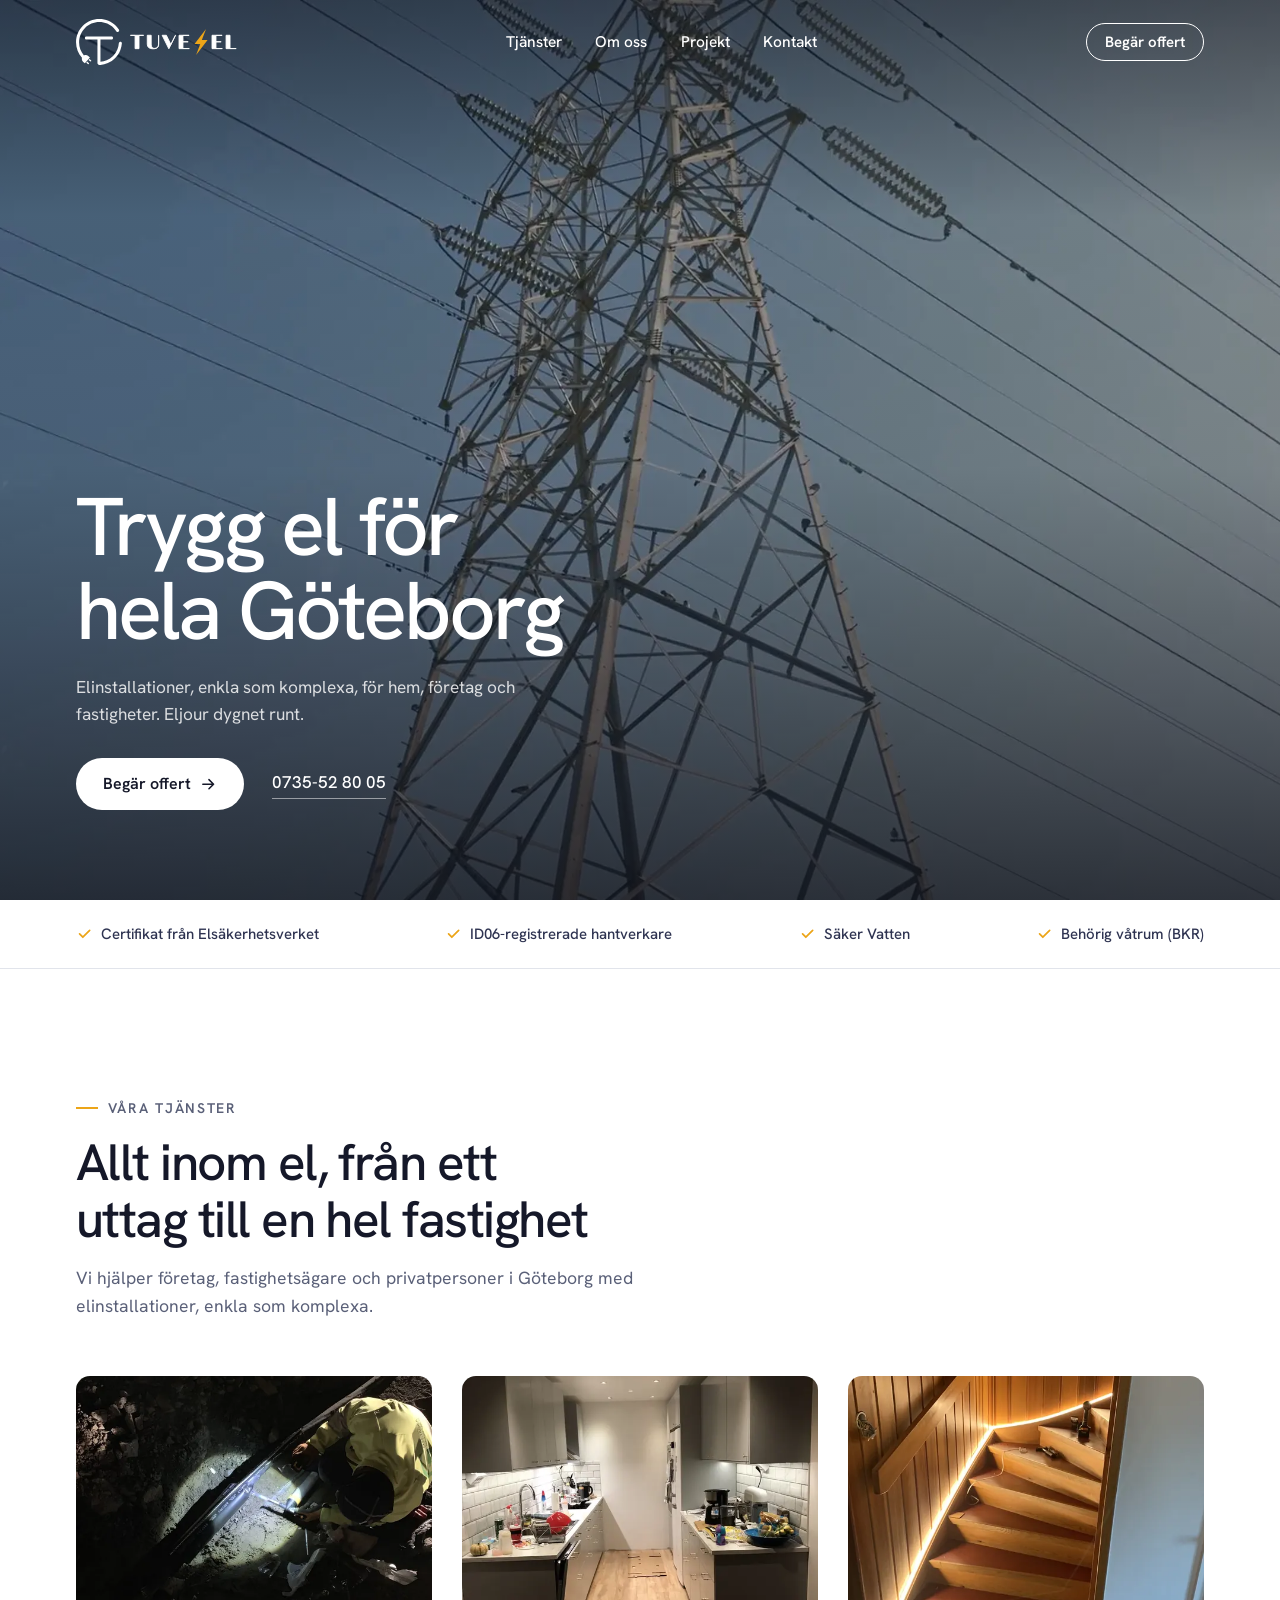
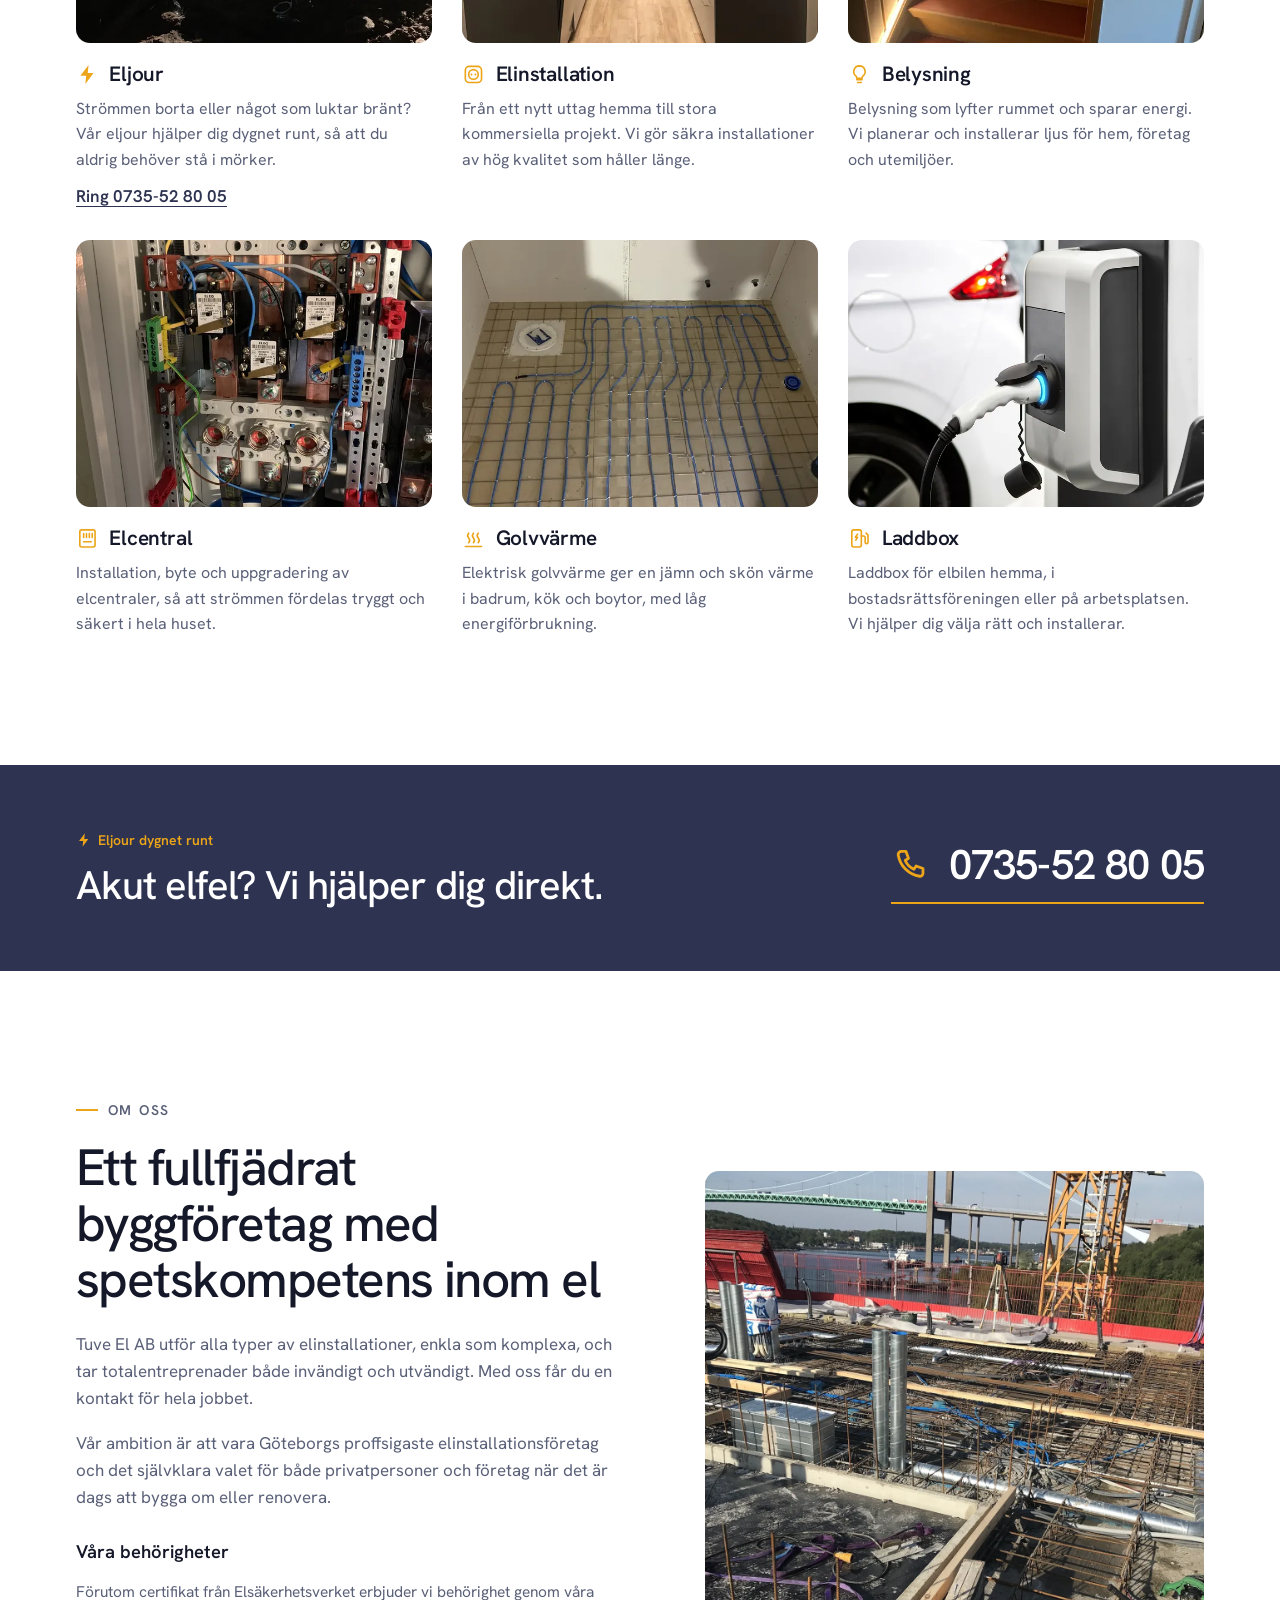
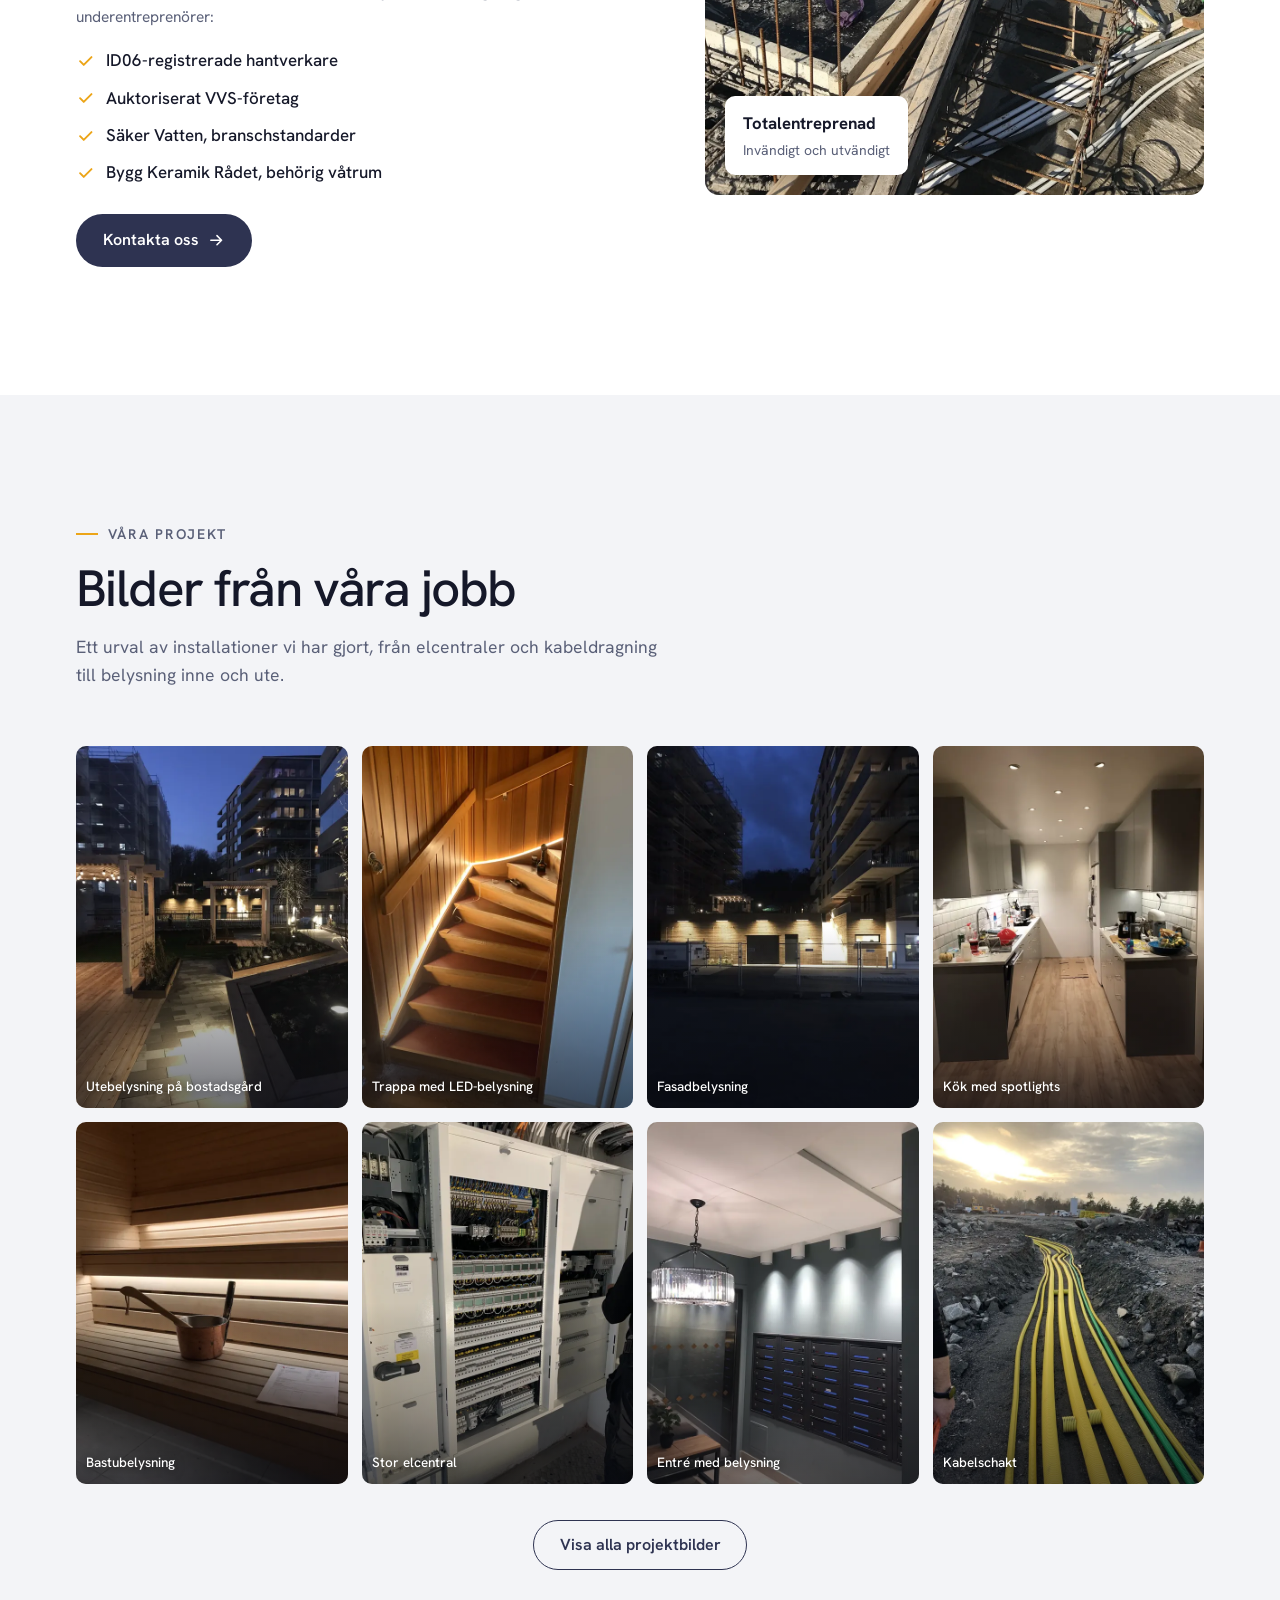
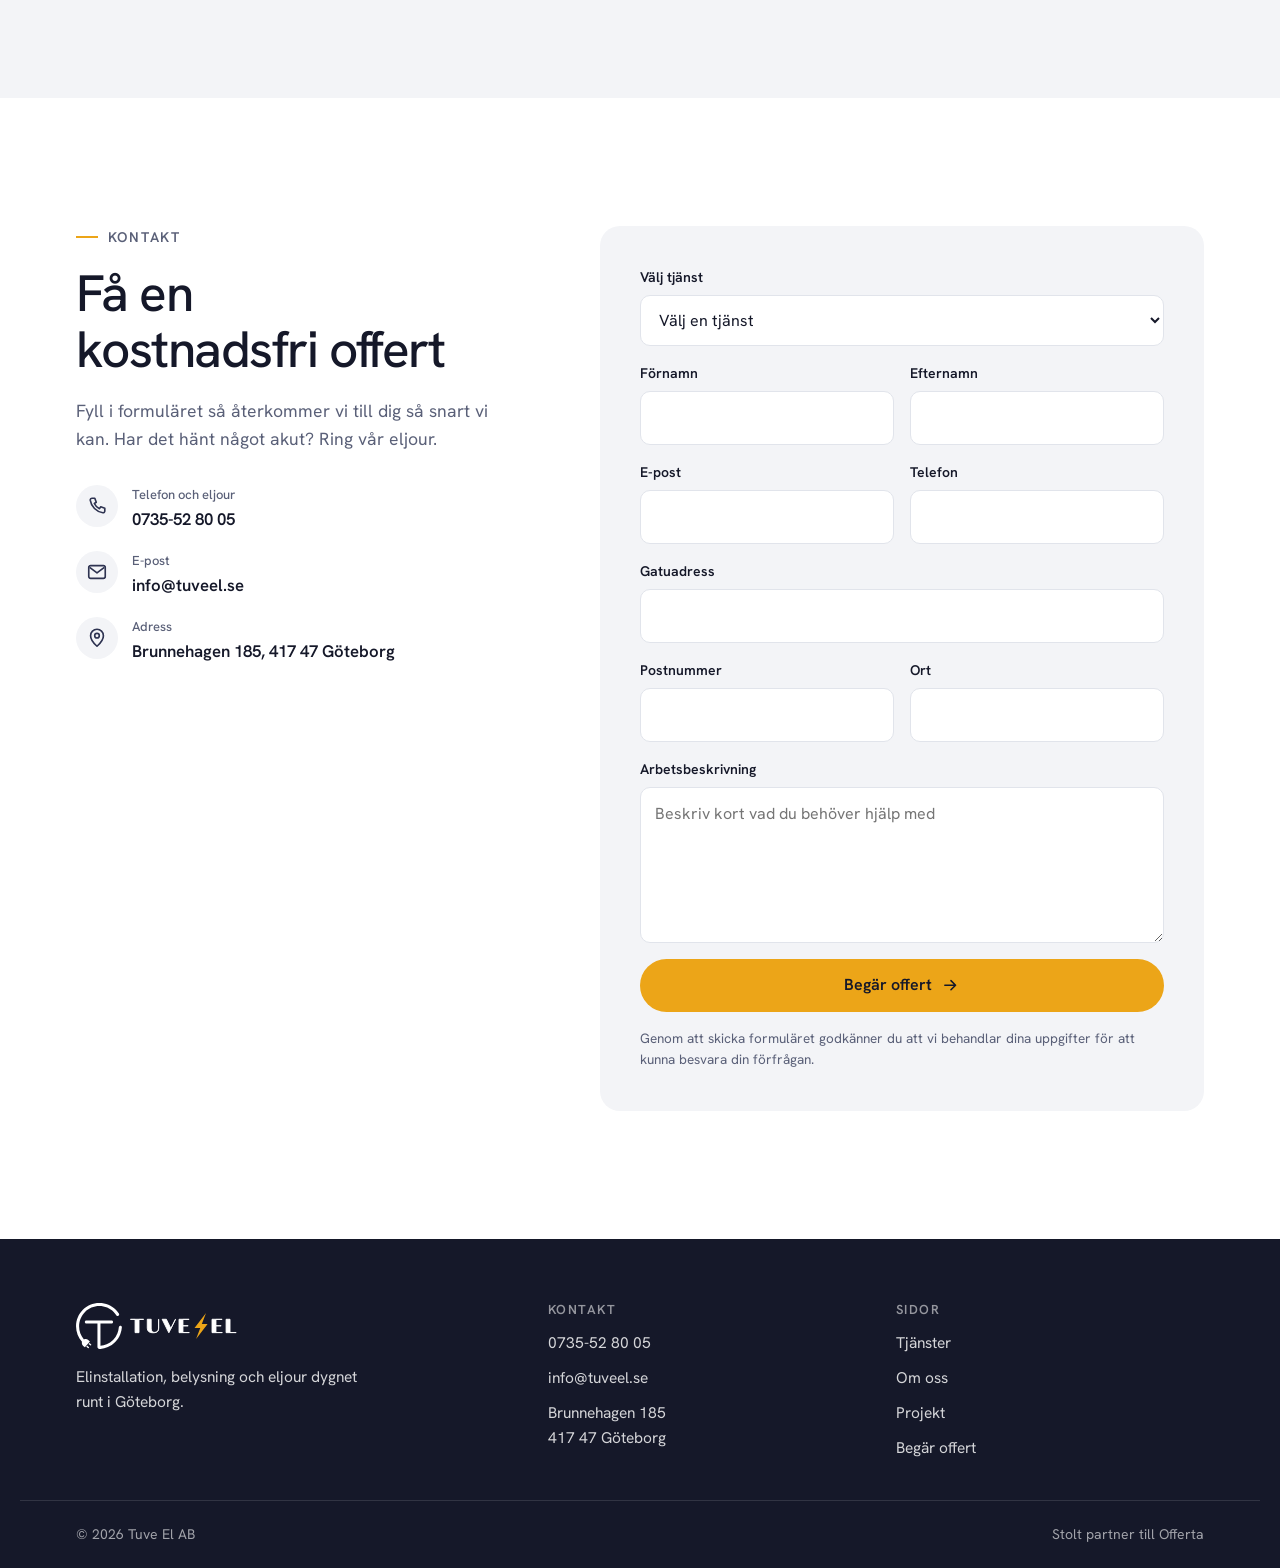
==== commit 49ddb8c2: "Ny herotext och kraftledning som första videoklipp Rubriken är nu "Trygg el för hela Göteborg". Vide" ====
--- a/index.html
+++ b/index.html
@@ -8,7 +8,7 @@
 <link rel="canonical" href="https://tuveel.se/">
 <meta property="og:type" content="website">
 <meta property="og:locale" content="sv_SE">
-<meta property="og:title" content="Tuve El AB – Din elektriker i Göteborg">
+<meta property="og:title" content="Tuve El AB – Trygg el för hela Göteborg">
 <meta property="og:description" content="Elinstallation, belysning och eljour dygnet runt för hem, företag och fastigheter.">
 <meta property="og:url" content="https://tuveel.se/">
 <meta property="og:image" content="https://tuveel.se/assets/img/og-bild.jpg">
@@ -90,8 +90,8 @@
         data-src-desktop="assets/video/hero-1080.mp4" data-src-mobile="assets/video/hero-mobil.mp4"></video>
     </div>
     <div class="wrap hero-in">
-      <h1>Din elektriker i Göteborg</h1>
-      <p class="hero-lead">Elinstallation, belysning och eljour dygnet runt för hem, företag och fastigheter.</p>
+      <h1>Trygg el för hela Göteborg</h1>
+      <p class="hero-lead">Elinstallationer, enkla som komplexa, för hem, företag och fastigheter. Eljour dygnet runt.</p>
       <div class="hero-cta">
         <a class="btn btn-white" href="#offert">Begär offert <svg class="ico"><use href="#i-arrow"/></svg></a>
         <a class="hero-tel" href="tel:+46735528005">0735-52 80 05</a>
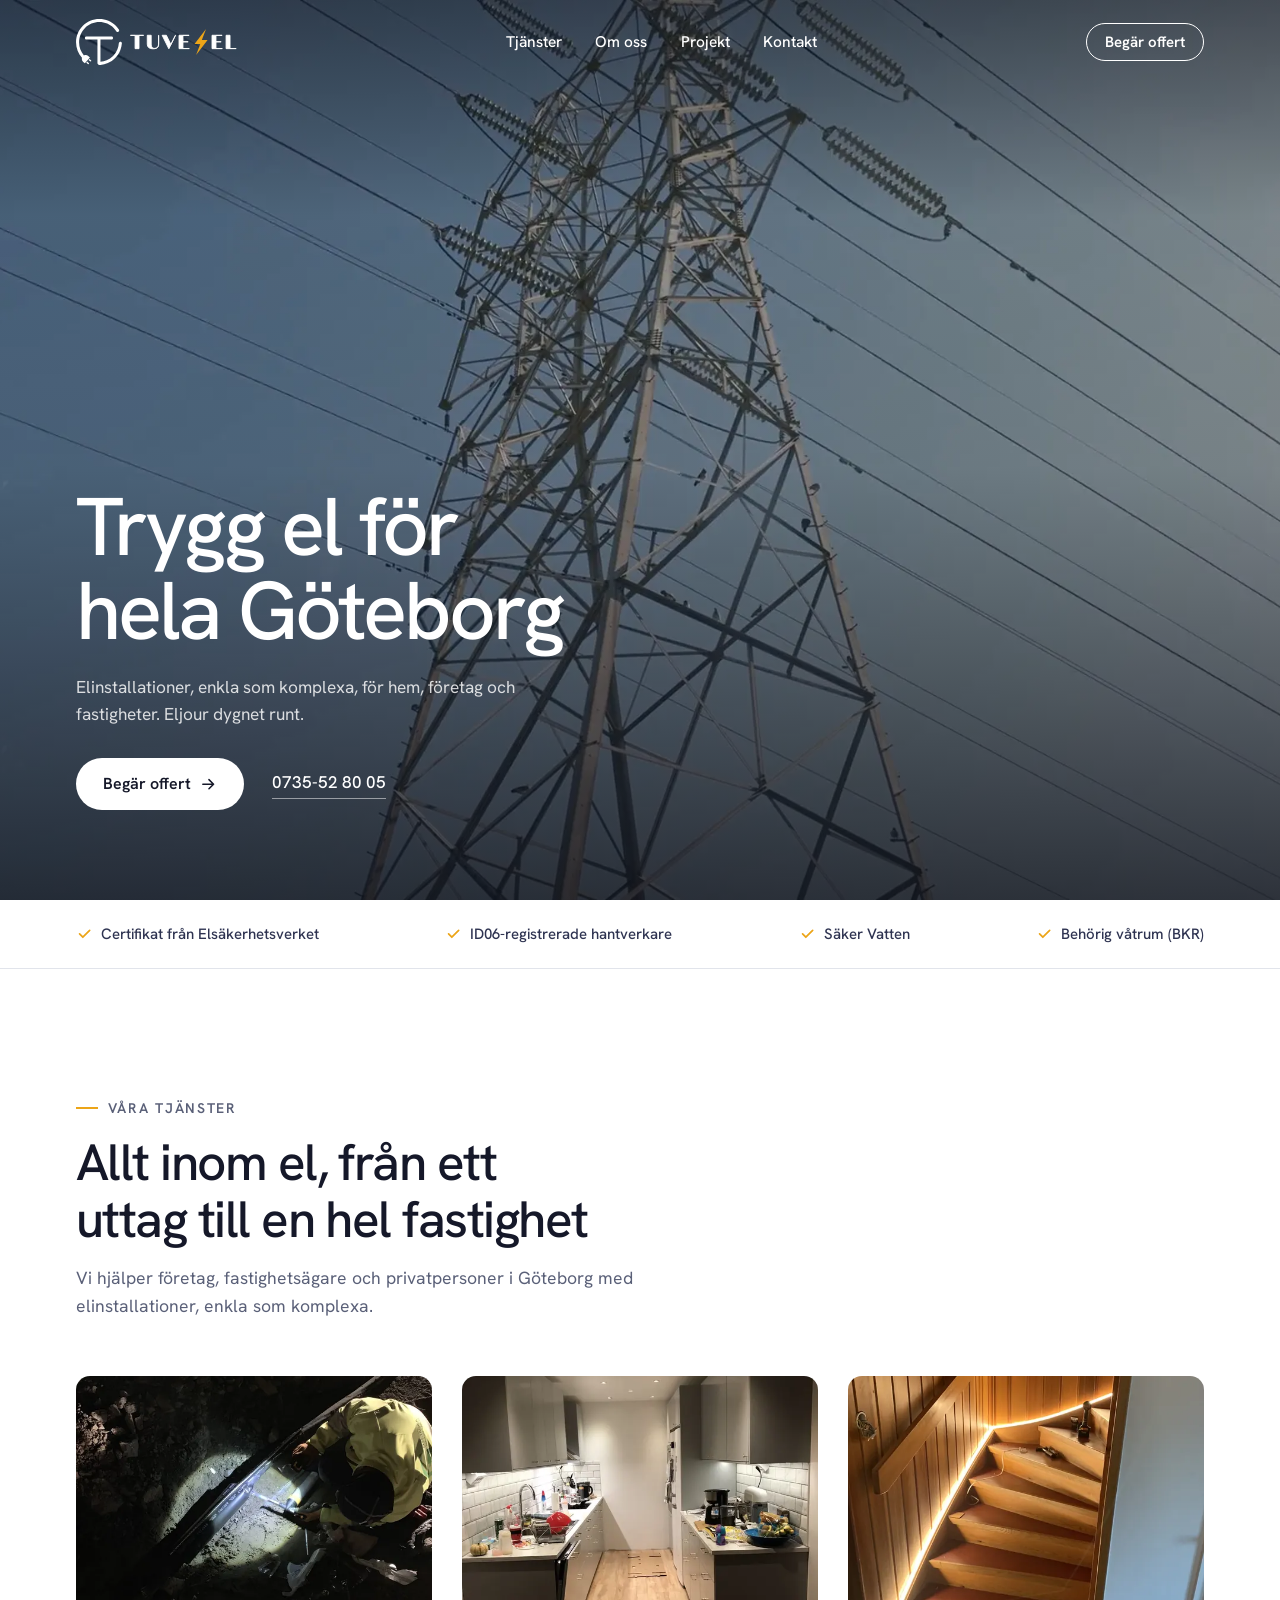
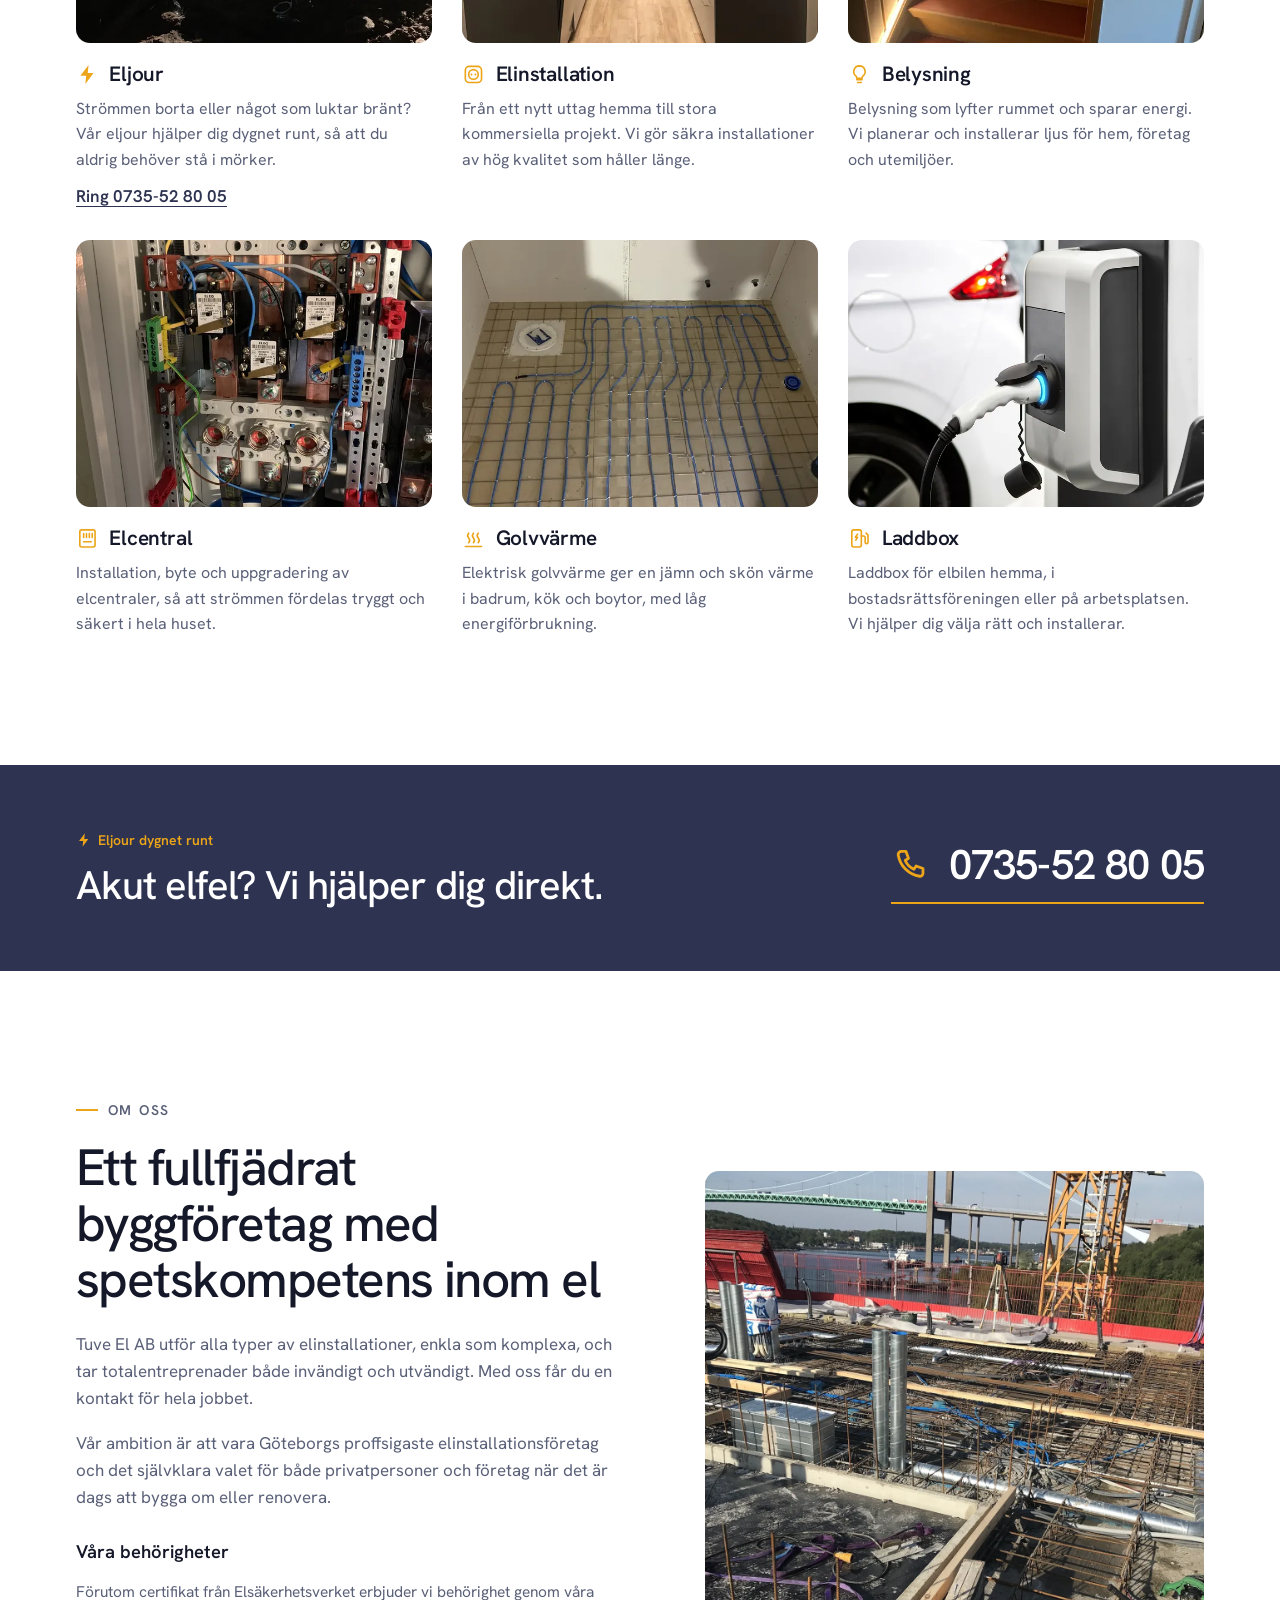
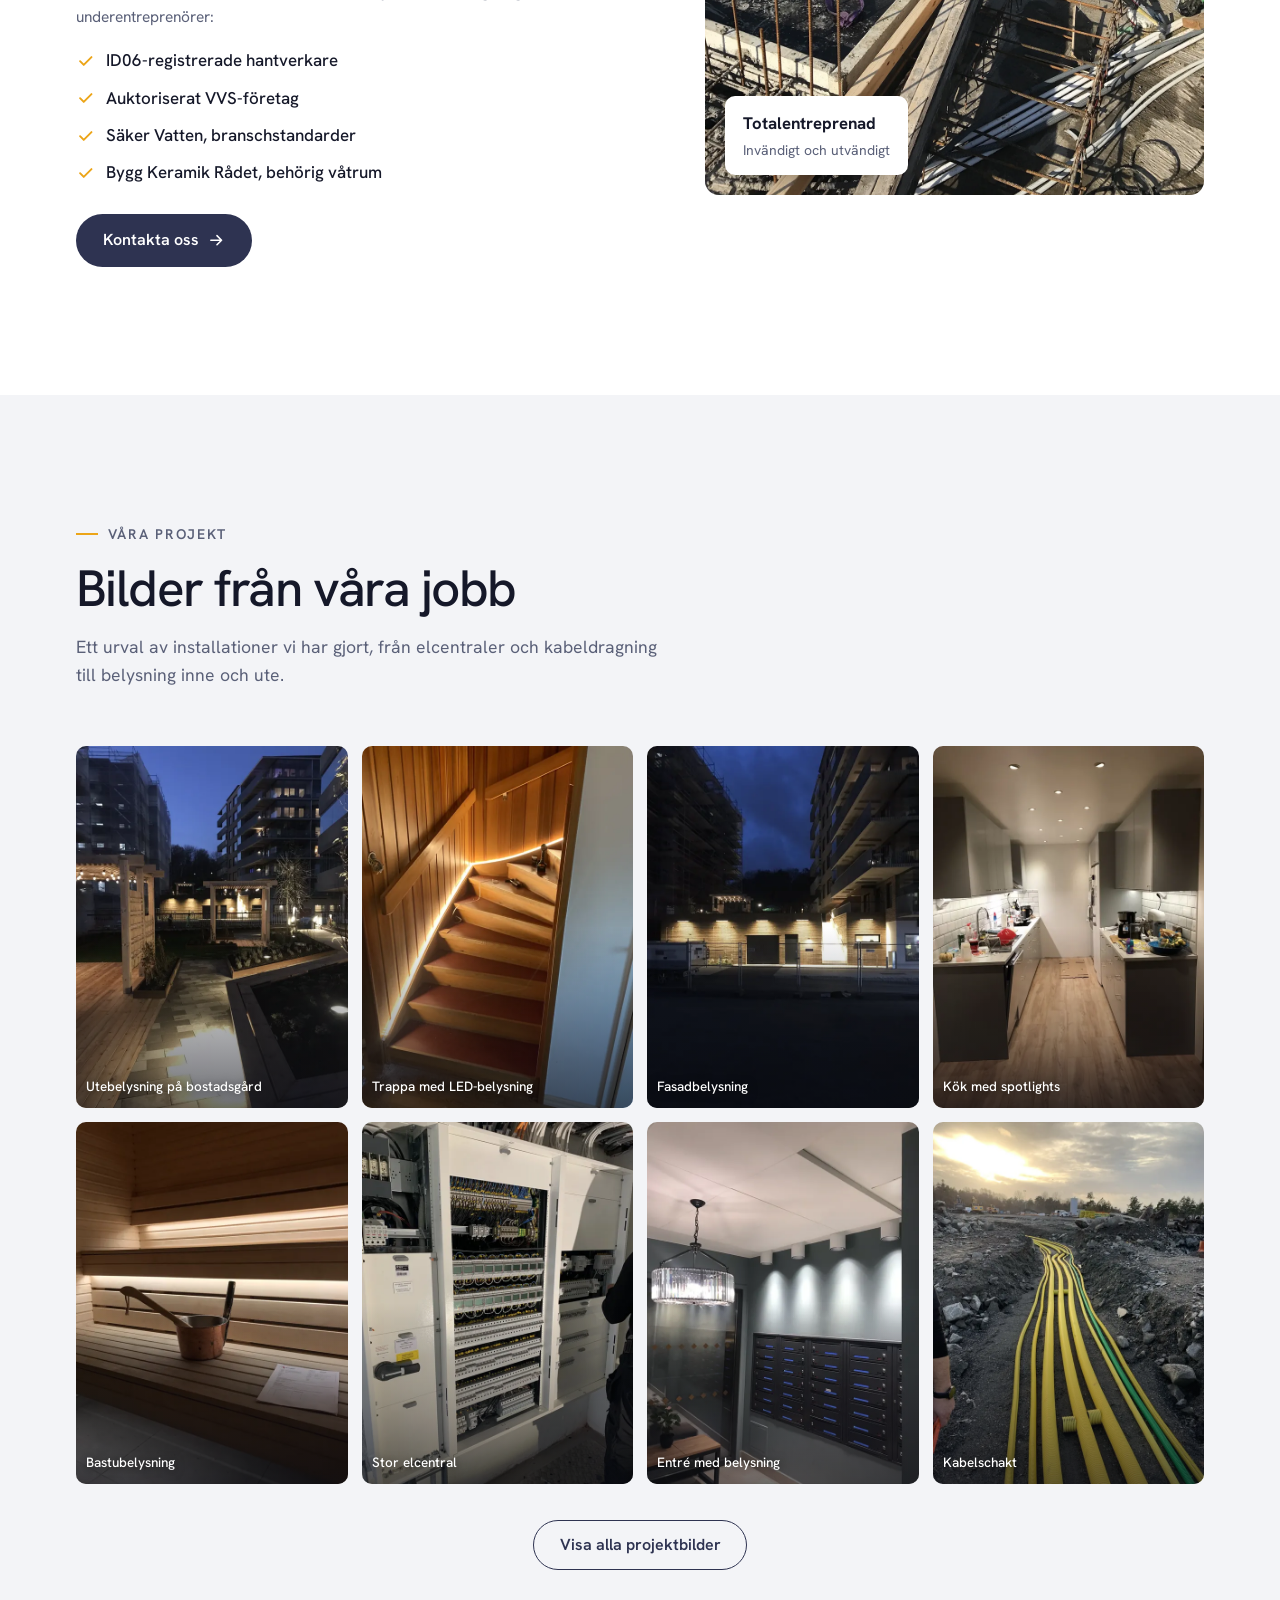
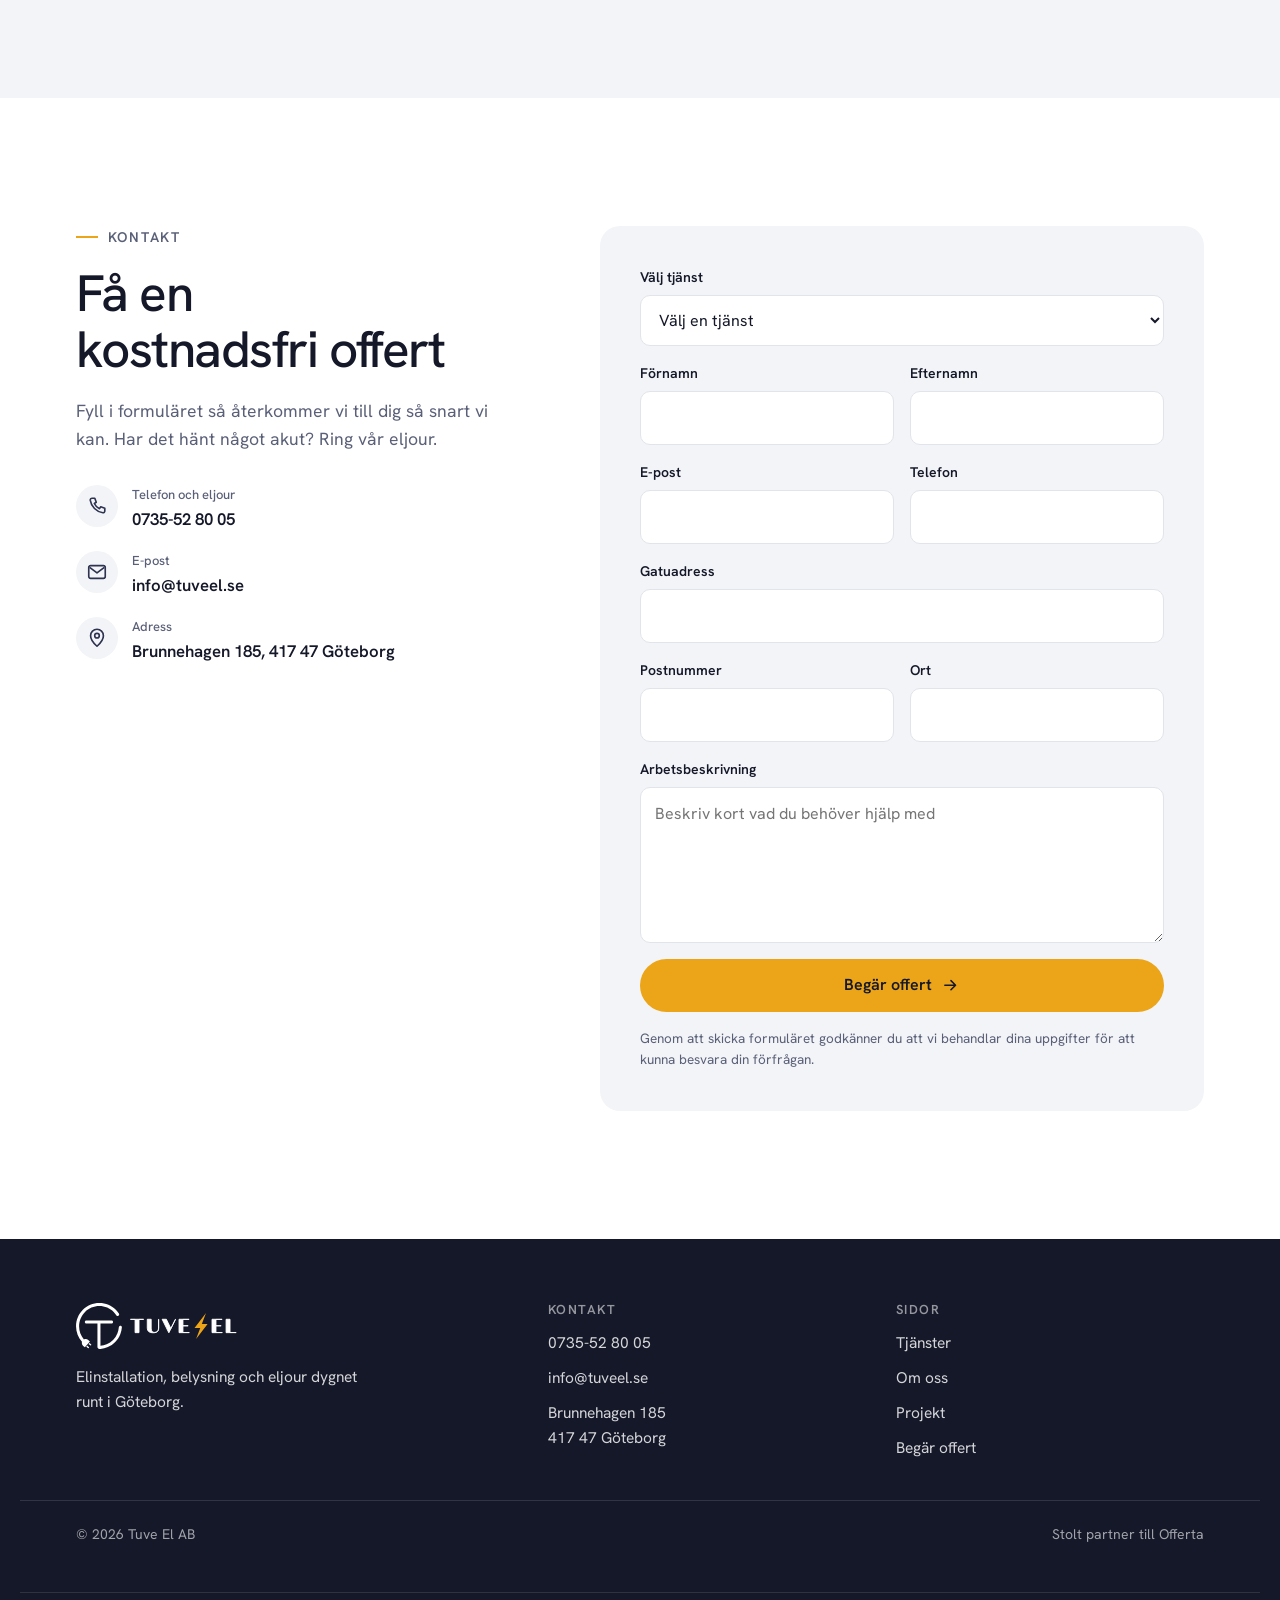
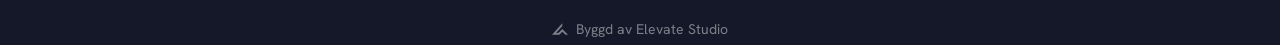
==== commit 16682168: "Lägg till Elevate Studio-credit med logga under footern Co-Authored-By: Claude Fable 5.1 <noreply@an" ====
--- a/index.html
+++ b/index.html
@@ -317,6 +317,9 @@
     <span>© <span id="year">2026</span> Tuve El AB</span>
     <span>Stolt partner till <a href="https://offerta.se/" target="_blank" rel="noopener">Offerta</a></span>
   </div>
+<!-- elevate-credit -->
+<style>.elevate-credit{max-width:1240px;margin:24px auto 0;padding:20px 16px 0;border-top:1px solid rgba(128,128,128,.25);display:flex;justify-content:center;box-sizing:border-box}.elevate-credit a{display:inline-flex;align-items:center;gap:8px;padding:8px 0;font:inherit;font-size:13px;line-height:1;color:inherit;opacity:.55;text-decoration:none;transition:opacity .2s}.elevate-credit a:hover,.elevate-credit a:focus-visible{opacity:1}.elevate-credit svg{width:16px;height:16px;flex:none;display:block}@media(min-width:1024px){.elevate-credit a{font-size:14px}}</style>
+<div class="elevate-credit"><a href="https://elevatestudio.nu" target="_blank" rel="noopener"><svg viewBox="0 0 1884.3 1353.9" aria-hidden="true"><path d="M0.0 1353.9 L1218.7 0.0 L1218.7 329.1 L479.7 1136.4 L786.7 1132.4 L1215.5 687.4 L1884.3 1349.9 L1590.1 1349.9 L1218.6 994.7 L865.4 1349.9Z" fill="currentColor"/></svg>Byggd av Elevate Studio</a></div>
 </footer>
 
 <dialog class="lightbox" id="lightbox" aria-label="Projektbild">
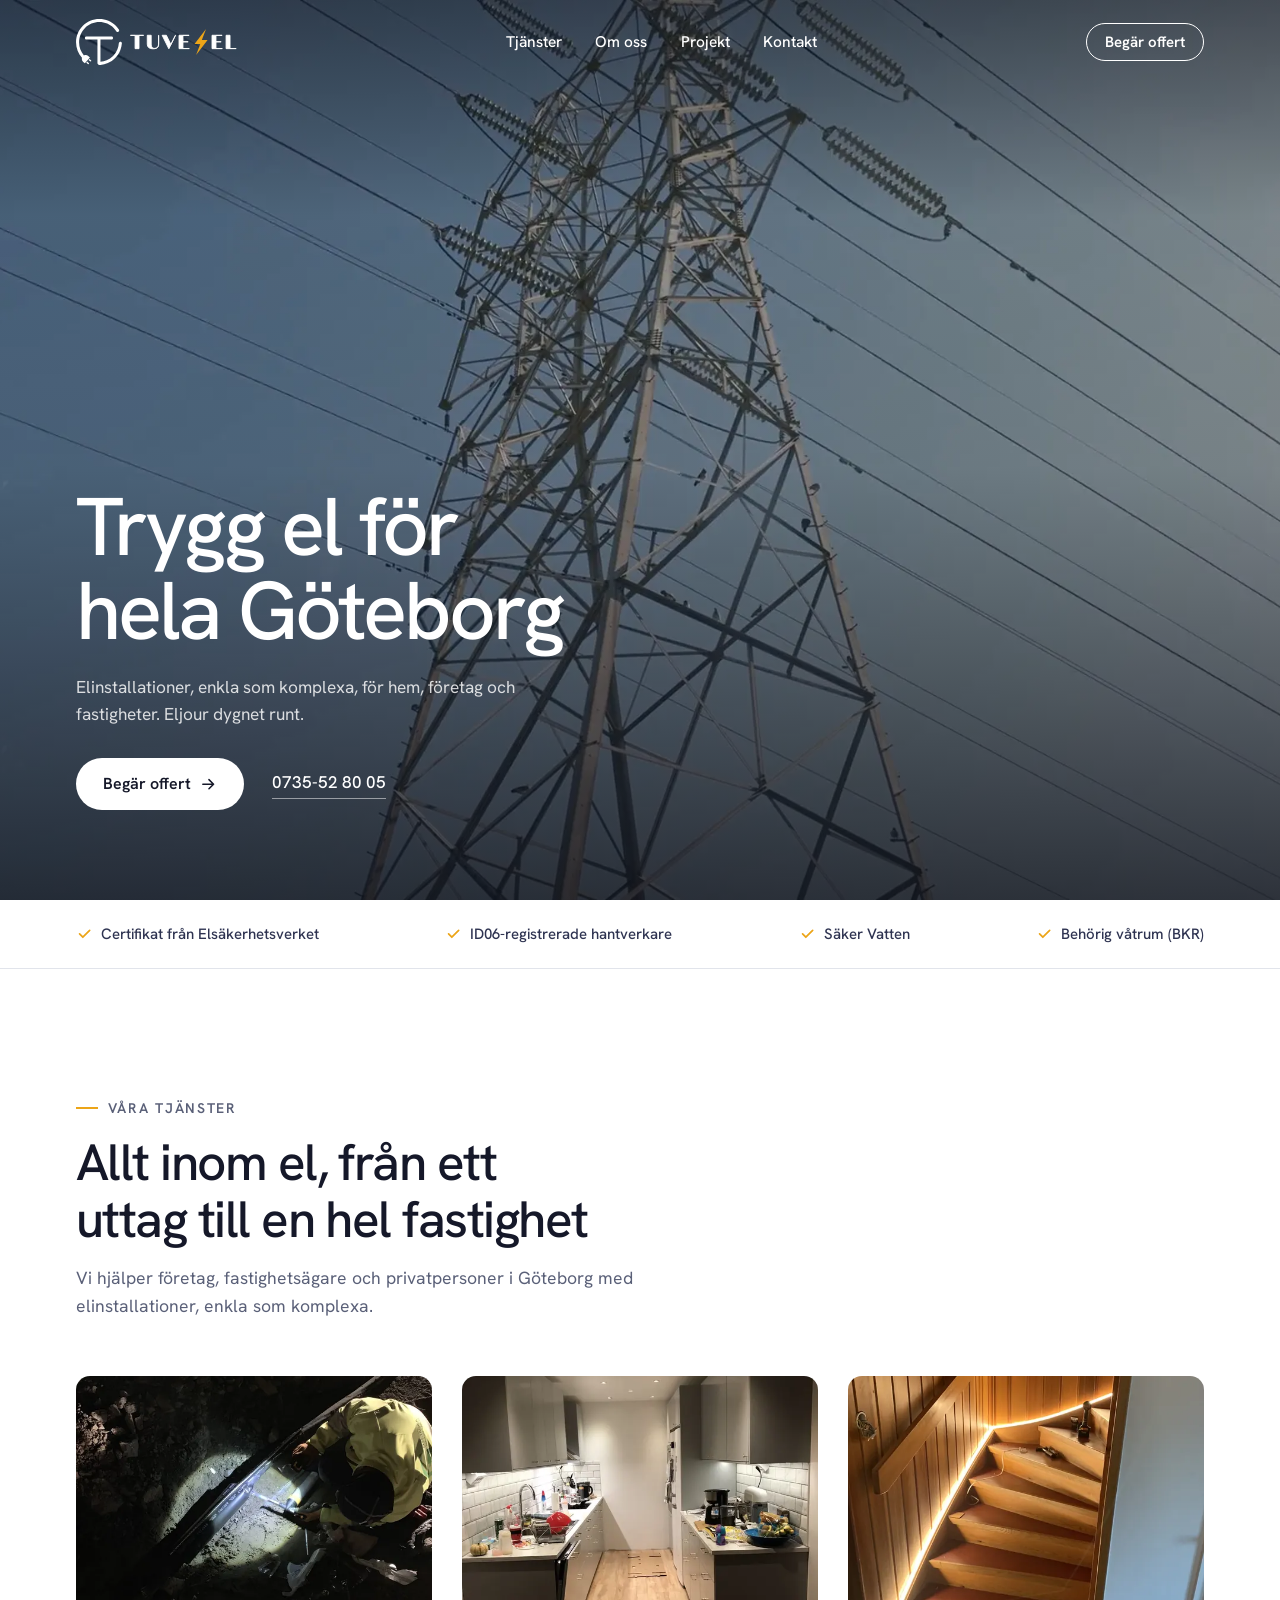
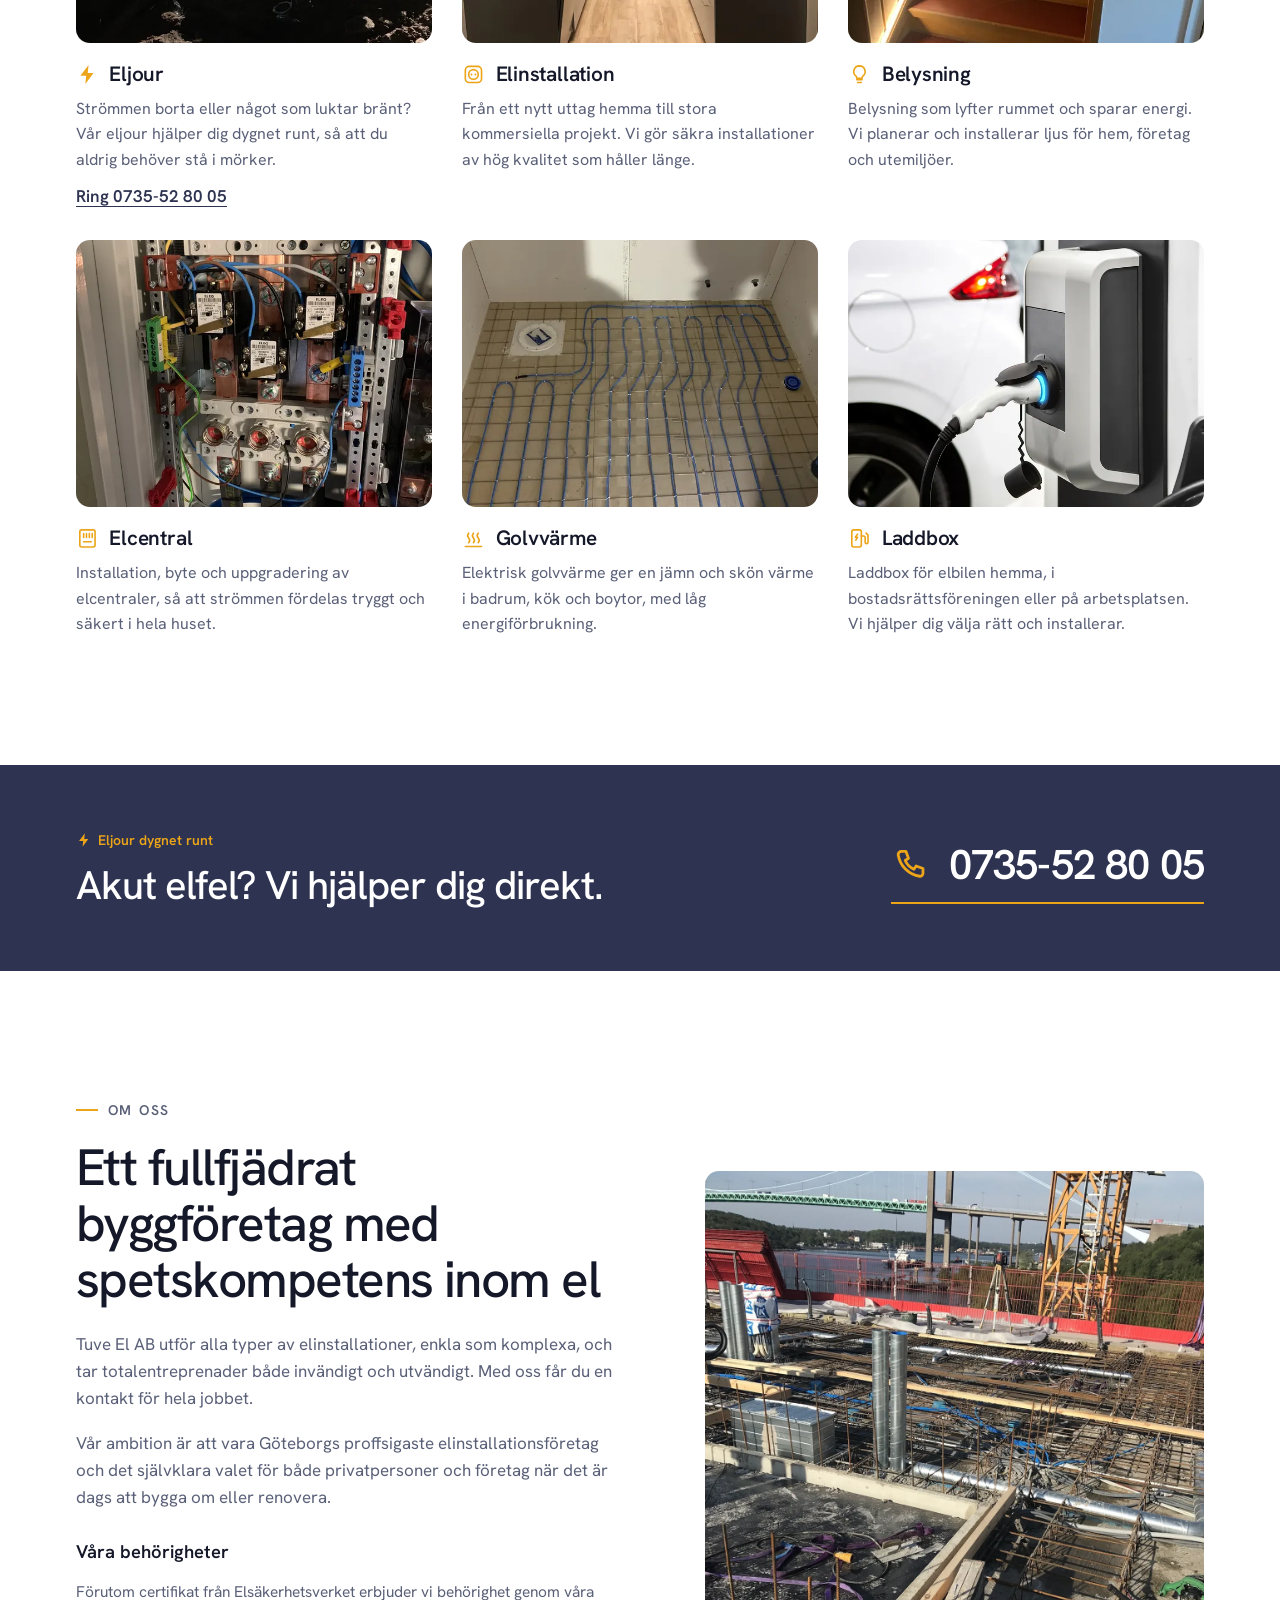
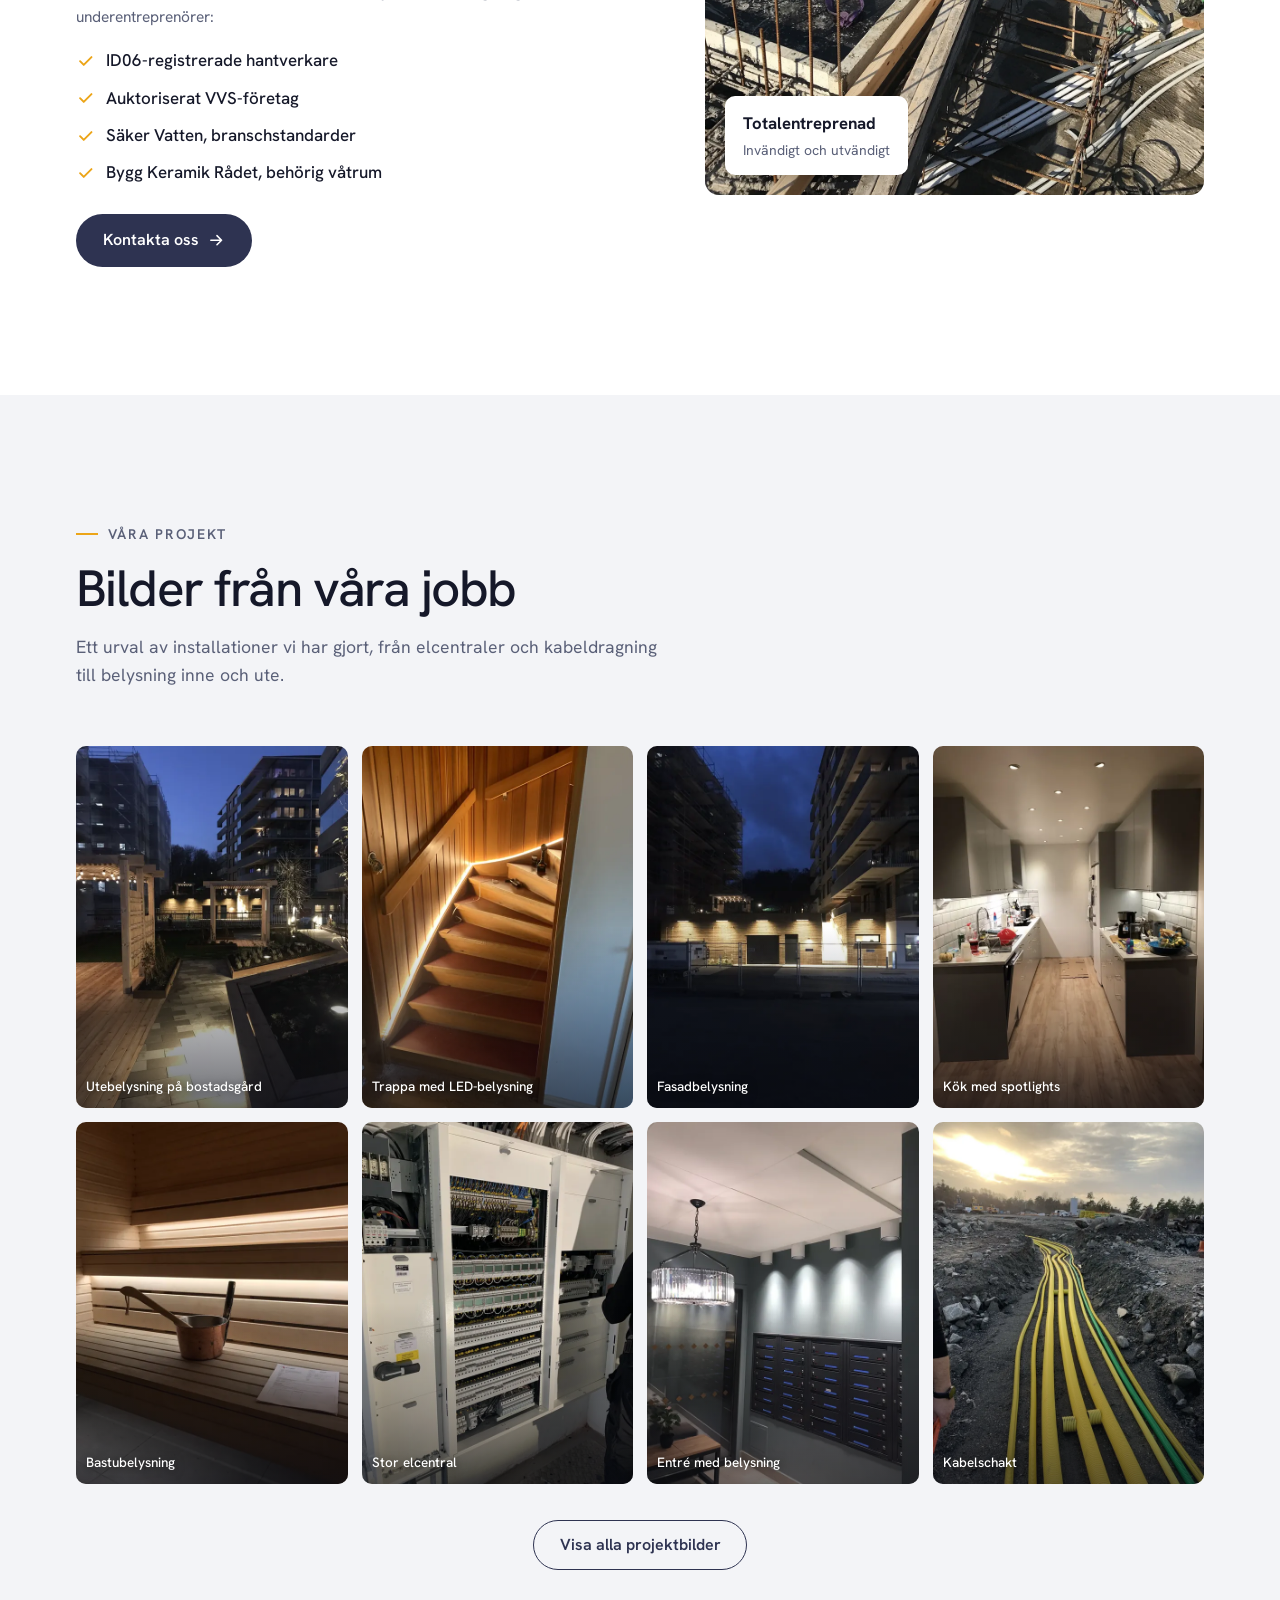
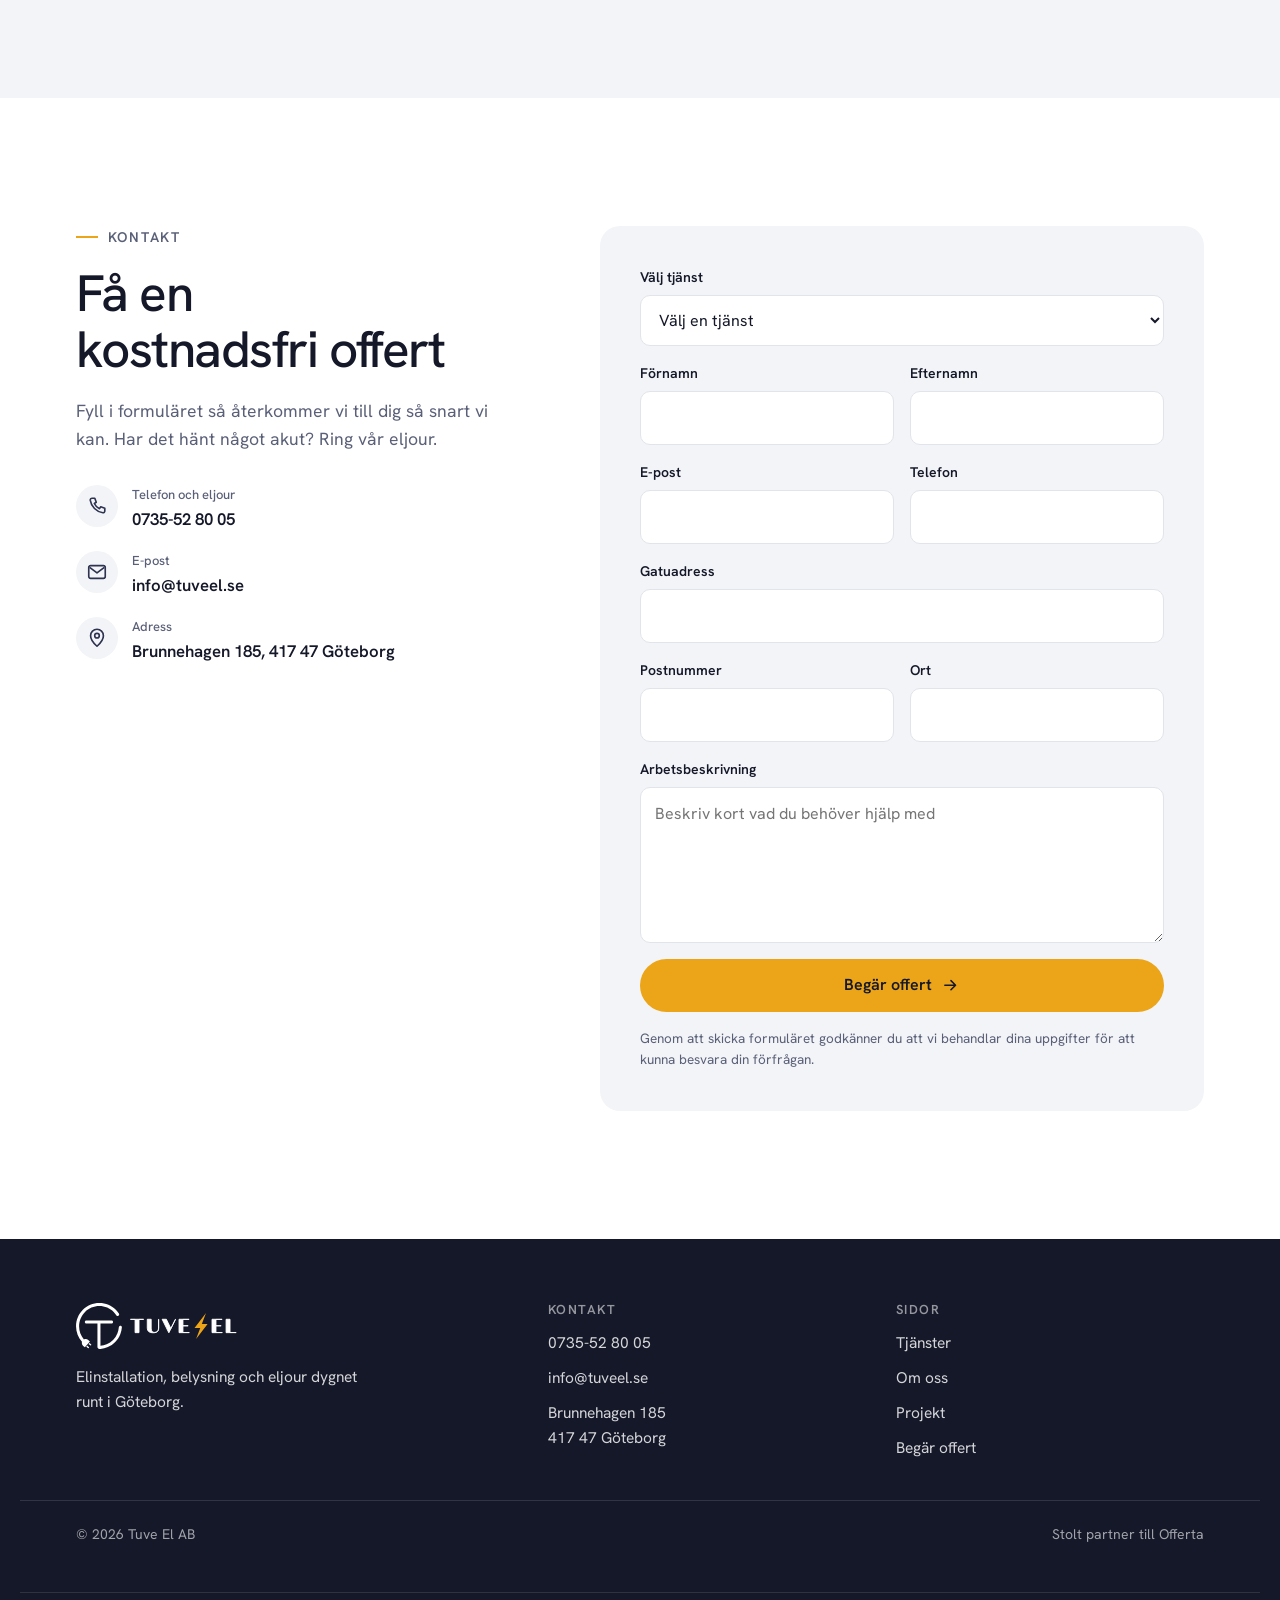
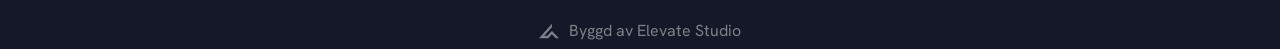
==== commit 8d84147e: "Gör Elevate Studio-crediten något större (20 px märke, 15–16 px text) Co-Authored-By: Claude Fable 5" ====
--- a/index.html
+++ b/index.html
@@ -318,7 +318,7 @@
     <span>Stolt partner till <a href="https://offerta.se/" target="_blank" rel="noopener">Offerta</a></span>
   </div>
 <!-- elevate-credit -->
-<style>.elevate-credit{max-width:1240px;margin:24px auto 0;padding:20px 16px 0;border-top:1px solid rgba(128,128,128,.25);display:flex;justify-content:center;box-sizing:border-box}.elevate-credit a{display:inline-flex;align-items:center;gap:8px;padding:8px 0;font:inherit;font-size:13px;line-height:1;color:inherit;opacity:.55;text-decoration:none;transition:opacity .2s}.elevate-credit a:hover,.elevate-credit a:focus-visible{opacity:1}.elevate-credit svg{width:16px;height:16px;flex:none;display:block}@media(min-width:1024px){.elevate-credit a{font-size:14px}}</style>
+<style>.elevate-credit{max-width:1240px;margin:24px auto 0;padding:20px 16px 0;border-top:1px solid rgba(128,128,128,.25);display:flex;justify-content:center;box-sizing:border-box}.elevate-credit a{display:inline-flex;align-items:center;gap:10px;padding:8px 0;font:inherit;font-size:15px;line-height:1;color:inherit;opacity:.55;text-decoration:none;transition:opacity .2s}.elevate-credit a:hover,.elevate-credit a:focus-visible{opacity:1}.elevate-credit svg{width:20px;height:20px;flex:none;display:block}@media(min-width:1024px){.elevate-credit a{font-size:16px}}</style>
 <div class="elevate-credit"><a href="https://elevatestudio.nu" target="_blank" rel="noopener"><svg viewBox="0 0 1884.3 1353.9" aria-hidden="true"><path d="M0.0 1353.9 L1218.7 0.0 L1218.7 329.1 L479.7 1136.4 L786.7 1132.4 L1215.5 687.4 L1884.3 1349.9 L1590.1 1349.9 L1218.6 994.7 L865.4 1349.9Z" fill="currentColor"/></svg>Byggd av Elevate Studio</a></div>
 </footer>
 
